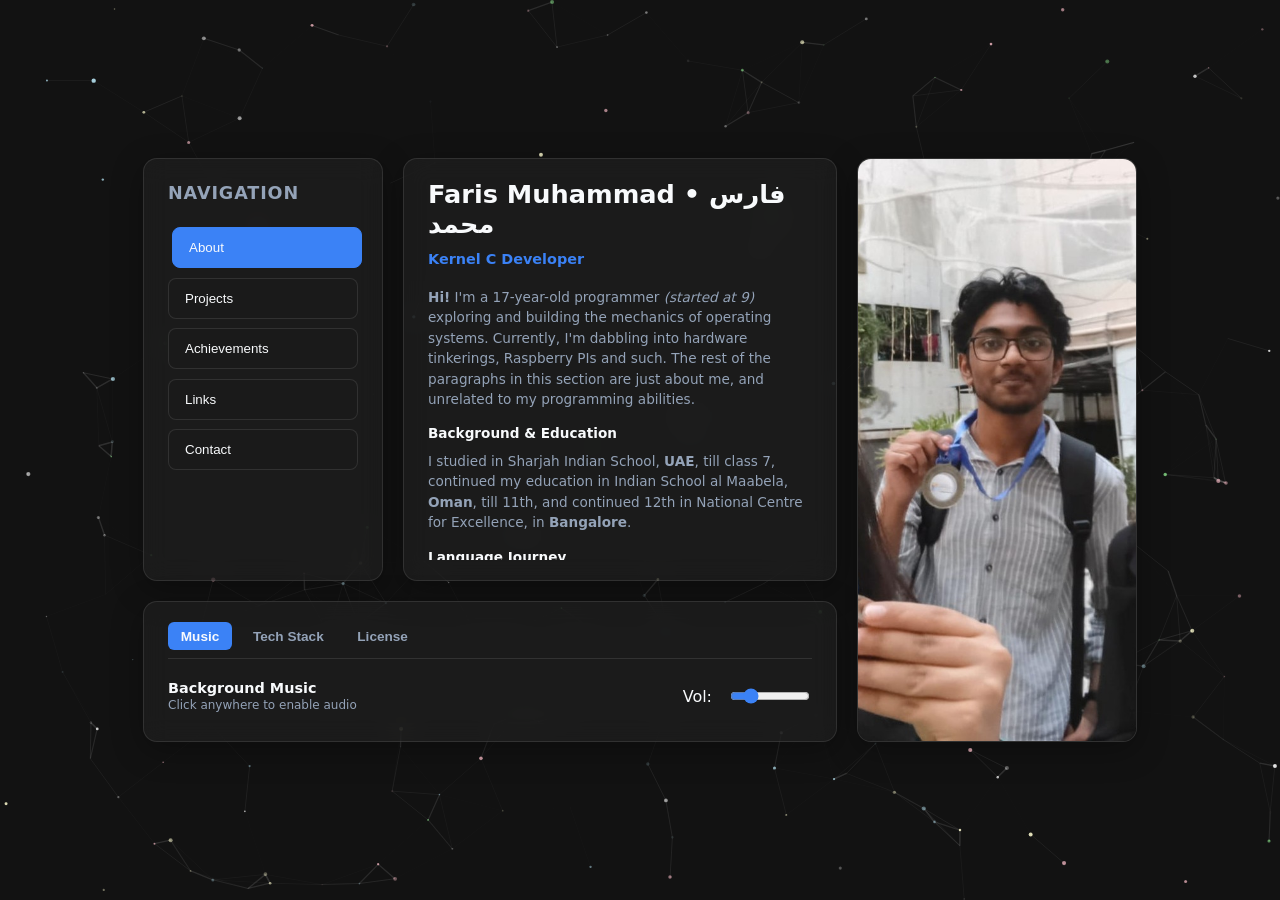
==== index.html @ 399125ce "Added new project: LogicGates" ====
<!DOCTYPE html>
<html lang="en">
<head>
    <meta charset="UTF-8">
    <meta name="viewport" content="width=device-width, initial-scale=1.0">
    <title>Faris Muhammad | Portfolio</title>

    <meta property="title" content="Faris Muhammad | Kernel C Developer">
    <meta property="description" content="Portfolio page of Faris Muhammad.">
    <meta name="author" content="Faris Muhammad">
    <meta property="image" content="assets/images/icon.png">
    <meta name="keywords" content="Faris, Farix, Kernel, Systems Programming, Assembly, Web Portfolio">
    <meta name="theme-color" content="#121212">
    <link rel="icon" type="image/png" href="assets/images/icon.png">

    <link rel="stylesheet" href="styles/main.css">
    <link rel="stylesheet" href="styles/bottom.css">
    <link rel="stylesheet" href="styles/center.css">
    <link rel="stylesheet" href="styles/navigation.css">
    <link rel="stylesheet" href="styles/right.css">
    <link rel="stylesheet" href="styles/mouse.css">
</head>
<body>
    <canvas id="starfield"></canvas>

    <div id="center">
        <div id="selector" class="island">
            <h3>Navigation</h3>
            <div class="button-group">
                <button class="nav-btn active" data-target="about" onclick="window.setSlideKey(0)">About</button>
                <button class="nav-btn" data-target="projects">Projects</button>
                <button class="nav-btn" data-target="achievements">Achievements</button>
                <button class="nav-btn" data-target="links">Links</button>
                <button class="nav-btn" data-target="contact">Contact</button>
            </div>
        </div>

        <div id="text-widget" class="island">
            <div id="about" class="nav-pane active">
                <h2>Faris Muhammad • فارس محمد</h2>
                <p class="subtitle">Kernel C Developer</p>
                <p class="bio"><b>Hi!</b> I'm a <span id="age"><i><b>(my age was supposed to be here, browser issues probably)</b></i></span>-year-old programmer <i>(started at 9)</i> exploring and building the mechanics of operating systems. Currently, I'm dabbling into hardware tinkerings, Raspberry PIs and such. The rest of the paragraphs in this section are just about me, and unrelated to my programming abilities.</p>

                <p class="about-title">Background & Education</p>
                <p class="bio">I studied in Sharjah Indian School, <b>UAE</b>, till class 7, continued my education in Indian School al Maabela, <b>Oman</b>, till 11th, and continued 12th in National Centre for Excellence, in <b>Bangalore</b>.</p>

                <p class="about-title">Language Journey</p>
                <p class="bio">Python was my first language, which I picked up when I was 9, after which, I continued into Java, but found it boring. Currently, I am into C, developing my own Operating System and other personal projects.</p>
                <p class="bio">One of the best things about Bangalore, in comparison to Oman, is, as far as I can see, there are a lot more competitions here, letting me express my abilities in programming more. Such activities help one delve further into programming, rewards one for it, and helps build actual team experience.</p>
            </div>

            <div id="projects" class="nav-pane">
                <h2>Projects</h2>
                <div class="project-list">
                    <div class="project-item">
                        <img src="assets/images/farix-banner.png" alt="Farix OS Banner" class="project-banner">
                        <a href="https://github.com/farismuhammad17/Farix" target="_blank" class="project-title" style="display: block; margin-top: 0.5rem;">Farix OS</a>
                        <span class="project-desc">My 64-bit Operating System/Kernel built in C & Assembly with a custom Python "FXTools" build system.</span>

                        <div class="project-meta">
                            <div class="project-tags">
                                <span class="proj-tag">C</span>
                                <span class="proj-tag">Assembly</span>
                                <span class="proj-tag">Python</span>
                            </div>
                            <span class="project-license">GNU AGPL v3</span>
                        </div>
                    </div>

                    <div class="project-item">
                        <img src="assets/images/logicgates-banner.png" alt="LogicGates Banner" class="project-banner">
                        <div class="project-header-row">
                            <a href="https://github.com/farismuhammad17/LogicGates" target="_blank" class="project-title">LogicGates</a>
                            <a href="https://farismuhammad17.github.io/LogicGates" target="_blank" class="proj-link-badge live">live ↗</a>
                        </div>
                        <span class="project-desc">A small, vanilla, browser Logic Gate simulator, fit with I/O nodes, buses, and styled for learners.</span>

                        <div class="project-meta">
                            <div class="project-tags">
                                <span class="proj-tag">HTML</span>
                                <span class="proj-tag">CSS</span>
                                <span class="proj-tag">JavaScript</span>
                            </div>
                            <span class="project-license">Apache 2.0</span>
                        </div>
                    </div>
                </div>
            </div>

            <div id="achievements" class="nav-pane">
                <h2>Achievements</h2>
                <p class="subtitle">Click any point to learn more</p>
                <div class="achievement-list">
                    <div class="achievement-item" data-target-pane="ach-codewars" onclick="window.setSlideKey(1)">
                        HPE CodeWars (25th July, 2026): 8th position
                    </div>
                    <div class="achievement-item" data-target-pane="ach-hacknexus" onclick="window.setSlideKey(2)">
                        Hacknexus (8th August, 2026): 1st position
                    </div>
                    <div class="achievement-item" data-target-pane="ach-rhetorica" onclick="window.setSlideKey(0)">
                        Rhetorica (14th August, 2026): 2nd position
                    </div>
                </div>
            </div>
            <div id="ach-codewars" class="nav-pane">
                <button class="back-btn" data-target-pane="achievements">← Back to Achievements</button>
                <h2>HPE CodeWars 2026</h2>
                <div class="pane-scroll-content">
                    <p class="subtitle">Hewlett-Packard Enterprise • 8th Position • 25th July, 2026</p>
                    <p>Organised in Bangalore in 2026, it was a big competition, where many race to solve <b>30 or-so questions within the limited time</b> given using <b>Python, Java, C, or C++</b>. The questions progress in difficulty, and harder questions earn more points.</p>
                    <p>I had joined my new school in Bangalore less than a month ago, and of perhaps <b>130-140 teams</b>, my team, of three high-schoolers, placed <b>8th</b>. It was the first competition I attended, and I was happy with the outcome. I had no preparation, and I accept it.</p>
                </div>
            </div>
            <div id="ach-hacknexus" class="nav-pane">
                <button class="back-btn" data-target-pane="achievements">← Back to Achievements</button>
                <h2>Hacknexus</h2>
                <div class="pane-scroll-content">
                    <p class="subtitle">National Public School ITPL • 1st Position • 8th August, 2026</p>
                    <p>A Hackathon under the name "Hacknexus". You are provided a set of <b>10 questions</b> to solve within <b>90 minutes</b>. I solved them in 40.</p>
                    <p>Placing <b>1st</b>, I got the school a trophy, myself a certificate and a cheque for 5000 INR. The money was not of my concern and went to my father, for my concern was merely that I had won. I had, once again, no preparation (no clue how to).</p>
                    <p>Additionally, NPS's Principal was happy to have me and told me "continue on my path" and "do what I do and keep growing" or something along those lines.</p>
                </div>
            </div>
            <div id="ach-rhetorica" class="nav-pane">
                <button class="back-btn" data-target-pane="achievements">← Back to Achievements</button>
                <h2>Rhetorica</h2>
                <div class="pane-scroll-content">
                    <p class="subtitle">National Centre for Excellence • 2nd Position • 14th August, 2026</p>
                    <p>Rhetorica is a collection of events, one of which was a Hackathon. This greatly differed from the earlier competitions I had attended, since those were pure coding challenges. This, on the other hand, constituted multiple rounds to test participants':</p>

                    <ul>
                      <li><b>Programming Skills <i>(30, 20, 5 minutes each question)</i>:</b> Three programming questions to solve, similar to the earlier competitions.</li>
                      <li><b>Creative problem solving <i>(45 minutes)</i>:</b> Designed ultrasonic animal-deterrent sensor network for railway tracks.</li>
                      <li><b>Robotics <i>(40 minutes)</i>:</b> Participants were allowed to observe a given "road" to build a simple contraption with simple material to be a sort of "car" capable of traversing through it. We were unfortunately inadequately provided materials, hence given an additional 10 minutes with the aforementioned missing materials we were initially unaware of (figured from others' creations). The final creation worked well, far better than we expected.</li>
                      <li><b>Presentation skills <i>(45 minutes)</i>:</b> "Helmet that serves to help Cyclists' safety." Participants had to create a presentation of 5 slides (max) and speak on the solution that they come up with. We thought of infrared cameras to see in the dark; engines and warm blood are hot enough to be seen, even when dark, using which, we can improve night cycling safety.</li>
                    </ul>

                    <p>I arrived at the school at 8 am, and left at 7 pm, and stayed for so long, as our team of three had won <b>2nd</b> place.</p>
                </div>
            </div>

            <div id="links" class="nav-pane">
                <h2>Links</h2>
                <div class="link-list">
                    <div class="link-item">
                        <a href="https://github.com/farismuhammad17" target="_blank">GitHub</a>
                        <span class="link-desc">Where I stash my source codes</span>
                    </div>
                    <div class="link-item">
                        <a href="https://leetcode.com/u/FarisMuhammad/" target="_blank">LeetCode</a>
                        <span class="link-desc">I sometimes do it when I'm bored.</span>
                    </div>
                </div>
            </div>

            <div id="contact" class="nav-pane">
                <h2>Contact</h2>
                <p class="subtitle">I'm introverted</p>
                <div class="contact-list">
                    <div class="contact-item">Email: <a href="mailto:farismuhd172009@gmail.com">farismuhd172009@gmail.com</a></div>
                </div>
            </div>
        </div>

        <div id="bottom-wide" class="island">
            <div class="bottom-tabs">
                <button class="tab-btn active" data-target="tab-music">Music</button>
                <button class="tab-btn" data-target="tab-tech">Tech Stack</button>
                <button class="tab-btn" data-target="tab-license">License</button>
            </div>

            <div class="tab-content-container">
                <div id="tab-music" class="tab-pane active">
                    <div class="music-player">
                        <div class="track-info">
                            <span class="track-title">Background Music</span>
                            <span class="track-status" id="play-status">Auto-playing</span>
                        </div>
                        <div class="visualizer-container">
                            <canvas id="visualizer" width="260" height="40"></canvas>
                        </div>
                        <div class="player-controls">
                            <label for="volume-slider" class="volume-label">Vol:</label>
                            <input type="range" id="volume-slider" min="0" max="1" step="0.05" value="0.2">
                        </div>
                        <audio id="bg-audio" loop>
                            <source src="assets/audios/bgm.mp3" type="audio/mpeg">
                            Your browser does not support the audio element.
                        </audio>
                    </div>
                </div>

                <div id="tab-tech" class="tab-pane">
                    <div class="tech-stack-grid">
                        <div class="tech-badge">C</div>
                        <div class="tech-badge">C++</div>
                        <div class="tech-badge">Assembly</div>
                        <div class="tech-badge">Python</div>
                        <div class="tech-badge">HTML</div>
                        <div class="tech-badge">CSS</div>
                        <div class="tech-badge">JavaScript</div>
                        <div class="tech-badge">Git</div>
                        <div class="tech-badge">GCC</div>
                    </div>
                </div>

                <div id="tab-license" class="tab-pane">
                    <div class="license-content">
                        <p>Copyright (c) 2026 Faris Muhammad. External media is utilized under Creative Commons licensing principles. Images do not feature any person other than myself. Additional information in source <a href="https://github.com/farismuhammad17/farismuhammad17.github.io/" target="_blank">repository</a>.</p>
                    </div>
                </div>
            </div>
        </div>

        <div id="right-tall" class="island">
            <img alt="Images Slideshow">
            <div class="slide-overlay-card">
                <h4 id="slide-title"></h4>
                <p id="slide-desc"></p>
            </div>
        </div>
    </div>

    <div id="custom-menu" class="context-menu" hidden>
        <ul>
            <li id="menu-theme">Theme: Dark</li>

            <li class="menu-group" style="padding: 8px 16px; cursor: default;">
                <div style="font-size: 11px; font-weight: bold; margin-bottom: 6px; opacity: 0.7;">STAR CONTROLS</div>

                <label style="display: flex; justify-content: space-between; align-items: center; font-size: 13px; margin-bottom: 8px;">
                    Blast Radius:
                    <input type="number" id="input-blast-radius" value="350" style="width: 60px; background: var(--bg-body); color: var(--text-main); border: 1px solid var(--border-color); border-radius: 4px; padding: 2px 4px;">
                </label>

                <label style="display: flex; justify-content: space-between; align-items: center; font-size: 13px; margin-bottom: 8px;">
                    Blast Power:
                    <input type="number" step="0.5" id="input-blast-strength" value="10.0" style="width: 60px; background: var(--bg-body); color: var(--text-main); border: 1px solid var(--border-color); border-radius: 4px; padding: 2px 4px;">
                </label>

                <label style="display: flex; justify-content: space-between; align-items: center; font-size: 13px; margin-bottom: 10px;">
                    Pull Radius:
                    <input type="number" id="input-pull-radius" value="220" style="width: 60px; background: var(--bg-body); color: var(--text-main); border: 1px solid var(--border-color); border-radius: 4px; padding: 2px 4px;">
                </label>

                <div id="btn-cull-stars" style="text-align: center; padding: 6px; background: var(--bg-subtle, rgba(0, 0, 0, 0.04)); border: 1px solid var(--border-color); border-radius: 4px; cursor: pointer; font-size: 13px; transition: background 0.2s;">
                    Cull 50 Stars
                </div>
            </li>
        </ul>
    </div>

    <script src="scripts/background.js"></script>
    <script src="scripts/navigation.js"></script>
    <script src="scripts/center.js"></script>
    <script src="scripts/bottom.js"></script>
    <script defer src="scripts/slideshow.js"></script>
    <script defer src="scripts/mouse.js"></script>
    <script defer src="scripts/theme.js"></script>
</body>
</html>
---- styles/main.css ----
:root {
    --bg-body: #121212;
    --bg-island: rgba(36, 36, 36, 0.5);
    --bg-island-hover: rgba(45, 45, 45, 0.6);
    --border-color: rgba(255, 255, 255, 0.1);
    --border-hover: rgba(255, 255, 255, 0.18);
    --shadow-color: rgba(0, 0, 0, 0.3);
    --accent: #3b82f6;
    --text-main: #f8fafc;
    --text-muted: #94a3b8;

    --bg-subtle: rgba(255, 255, 255, 0.02);
    --border-dashed: rgba(255, 255, 255, 0.08);
    --bg-tag: rgba(59, 130, 246, 0.12);
    --border-tag: rgba(59, 130, 246, 0.2);

    --bg-button: #1a1a1a;

    --bg-hover-subtle: rgba(255, 255, 255, 0.05);
    --bg-badge: #1a1a1a;

    --bg-overlay: rgba(0, 0, 0, 0.85);
    --border-overlay: rgba(255, 255, 255, 0.1);
}

body {
    margin: 0;
    min-height: 100vh;
    display: flex;
    justify-content: center;
    align-items: center;
    background-color: var(--bg-body);
    color: var(--text-main);
    font-family: system-ui, -apple-system, sans-serif;

    user-select: none;
    -webkit-user-select: none;
    -moz-user-select: none;
    -ms-user-select: none;
}

#starfield {
    position: fixed;
    top: 0;
    left: 0;
    width: 100vw;
    height: 100vh;
    z-index: -1;
    pointer-events: none;
}

a {
    font-size: 0.9rem;
    font-weight: 600;
    color: var(--accent);
    text-decoration: none;
    transition: color 0.2s ease;
}

a:hover {
    color: var(--text-main);
    text-decoration: underline;
}

img {
    user-drag: none;
    -webkit-user-drag: none;
    user-select: none;
    -moz-user-select: none;
    -webkit-user-select: none;
    -ms-user-select: none;
}

*, *:focus, *:active {
    outline: none !important;
}

#center {
    width: 1050px;
    height: 640px;
    max-width: 95%;
    max-height: 90vh;
    padding: 1.75rem;
    background-color: transparent;
    border-color: transparent;
    display: grid;
    grid-template-columns: 240px 1fr 280px;
    grid-template-rows: minmax(0, 1fr) minmax(0, 1fr) auto;
    gap: 1.25rem;
    box-sizing: border-box;

    user-select: text;
    -webkit-user-select: text;
    -moz-user-select: text;
    -ms-user-select: text;
}

.island {
    background: var(--bg-island);
    backdrop-filter: blur(12px);
    -webkit-backdrop-filter: blur(12px);
    border: 1px solid var(--border-color);
    border-radius: 14px;
    padding: 1.5rem;
    box-shadow: 0 8px 32px var(--shadow-color);
    transition: transform 0.2s ease, background 0.2s ease, border-color 0.2s ease;
}

.island:hover {
    background: var(--bg-island-hover);
    border-color: var(--border-hover);
}
---- styles/bottom.css ----
#bottom-wide {
    grid-column: 1 / span 2;
    grid-row: 3;
    display: flex;
    flex-direction: column;
    gap: 0.75rem;
    padding: 1.25rem 1.5rem;
}

.bottom-tabs {
    display: flex;
    gap: 0.5rem;
    border-bottom: 1px solid var(--border-color);
    padding-bottom: 0.5rem;
}

.tab-btn {
    background: transparent;
    border: none;
    color: var(--text-muted);
    font-size: 0.85rem;
    font-weight: 600;
    padding: 0.4rem 0.8rem;
    border-radius: 6px;
    cursor: pointer;
    transition: all 0.2s ease;
}

.tab-btn:hover {
    color: var(--text-main);
    background-color: var(--bg-hover-subtle);
}

.tab-btn.active {
    color: var(--text-main);
    background-color: var(--accent);
}

.tab-content-container {
    position: relative;
    min-height: 50px;
    display: flex;
    align-items: center;
}

.tab-pane {
    display: none;
    width: 100%;
}

.tab-pane.active {
    display: block;
}

.tab-placeholder {
    margin: 0;
    color: var(--text-muted);
    font-size: 0.9rem;
}

/* --- Tech Stack --- */

.tech-stack-grid {
    display: flex;
    flex-wrap: wrap;
    gap: 0.5rem;
    width: 100%;
}

.tech-badge {
    background-color: var(--bg-badge);
    border: 1px solid var(--border-color);
    color: var(--text-main);
    font-size: 0.8rem;
    font-weight: 600;
    padding: 0.35rem 0.75rem;
    border-radius: 6px;
    transition: border-color 0.2s ease, background-color 0.2s ease;
}

.tech-badge:hover {
    border-color: var(--accent);
    background-color: rgba(59, 130, 246, 0.1);
}

/* --- Music --- */

.music-player {
    display: flex;
    justify-content: space-between;
    align-items: center;
    width: 100%;
}

.track-info {
    display: flex;
    flex-direction: column;
    gap: 0.15rem;
}

.track-title {
    font-size: 0.9rem;
    font-weight: 600;
    color: var(--text-main);
}

.track-status {
    font-size: 0.75rem;
    color: var(--text-muted);
}

.player-controls {
    display: flex;
    align-items: center;
    gap: 1rem;
}

#volume-slider {
    accent-color: var(--accent);
    cursor: pointer;
    width: 80px;
}

.visualizer-container {
    display: flex;
    justify-content: center;
    flex-grow: 1;
    margin: 0 5px;
}

#visualizer {
    width: 100%;
    max-width: 280px;
    height: 40px;
    background: transparent;
    border: none;
    display: block;
}

/* --- License --- */

.license-content {
    font-size: 0.8rem;
    color: var(--text-muted);
    display: flex;
    flex-direction: column;
    gap: 0.4rem;
    padding: 0.2rem 0;
}

.license-content p {
    margin: 0;
    line-height: 1.4;
}

.license-content b {
    color: var(--text-main);
}
---- styles/center.css ----
#text-widget {
    grid-column: 2;
    grid-row: 1 / span 2;
    height: 100%;
    min-height: 0;
    box-sizing: border-box;
    display: flex;
    flex-direction: column;
    justify-content: flex-start;
    overflow: hidden;
    padding: 1.25rem 1.5rem;
}

.nav-pane {
    display: none;
    flex-direction: column;
    justify-content: flex-start;
    min-height: 0;
    flex: 1;
    overflow: hidden;
}

.nav-pane.active {
    display: flex;
}

.project-list,
.achievement-list,
.link-list,
.contact-list {
    display: flex;
    flex-direction: column;
    gap: 0.5rem;
    margin-top: 0.25rem;
    flex: 1;
    min-height: 0;
    overflow-y: auto;
    padding-right: 4px;
    /* Firefox Scrollbar Support */
    scrollbar-width: thin;
    scrollbar-color: var(--border-color) transparent;
}

.pane-scroll-content {
    display: flex;
    flex-direction: column;
    gap: 0.75rem;
    flex: 1;
    min-height: 0;
    overflow-y: auto;
    padding-right: 4px;
    margin-top: 0.3rem;
    /* Firefox Scrollbar Support */
    scrollbar-width: thin;
    scrollbar-color: var(--border-color) transparent;
}

.pane-scroll-content > * + * {
    margin-top: 0.75rem;
}

/* --- WebKit Scrollbars (Chrome, Edge, Safari) --- */
.project-list::-webkit-scrollbar,
.achievement-list::-webkit-scrollbar,
.link-list::-webkit-scrollbar,
.contact-list::-webkit-scrollbar,
.pane-scroll-content::-webkit-scrollbar {
    width: 4px;
}

.project-list::-webkit-scrollbar-thumb,
.achievement-list::-webkit-scrollbar-thumb,
.link-list::-webkit-scrollbar-thumb,
.contact-list::-webkit-scrollbar-thumb,
.pane-scroll-content::-webkit-scrollbar-thumb {
    background-color: var(--border-color);
    border-radius: 4px;
}

.project-item,
.link-item {
    display: flex;
    flex-direction: column;
    gap: 0.2rem;
    background-color: var(--bg-subtle);
    border: 1px solid var(--border-color);
    border-radius: 8px;
    padding: 0.65rem;
    transition: border-color 0.2s ease, background-color 0.2s ease;
}

.project-banner {
    width: 100%;
    object-fit: cover;
    margin-bottom: 0.35rem;
    border: 1px solid var(--border-color);
    border-radius: 10px;
}

.project-desc,
.link-desc {
    font-size: 0.8rem;
    color: var(--text-muted);
    margin: 0;
    line-height: 1.4;
}

.achievement-item,
.contact-item {
    font-size: 0.85rem;
    color: var(--text-muted);
    line-height: 1.4;
    position: relative;
    padding-left: 1rem;
}

.achievement-item::before,
.contact-item::before {
    content: "•";
    color: var(--accent);
    position: absolute;
    left: 0;
    font-weight: bold;
}

/* --- About --- */

#about {
    overflow-y: auto;
    padding-right: 4px;
    display: none;
    flex-direction: column;
    justify-content: flex-start;
    min-height: 0;
    flex: 1;
    gap: 0.5rem;
    /* Firefox Scrollbar Support */
    scrollbar-width: thin;
    scrollbar-color: var(--border-color) transparent;
}

#about.active {
    display: flex;
}

#about::-webkit-scrollbar {
    width: 4px;
}

#about::-webkit-scrollbar-thumb {
    background-color: var(--border-color);
    border-radius: 4px;
}

#about p.bio {
    margin: 0;
    font-size: 0.85rem;
    color: var(--text-muted);
    line-height: 1.5;
}

#about .about-title {
    font-size: 0.85rem;
    font-weight: 700;
    color: var(--text-main);
    margin: 0.5rem 0 0.1rem 0;
}

#about .about-title:first-of-type {
    margin-top: 0;
}

/* --- Projects --- */

.project-meta {
    display: flex;
    justify-content: space-between;
    align-items: center;
    margin-top: 0.45rem;
    padding-top: 0.4rem;
    border-top: 1px dashed var(--border-dashed);
}

.project-tags {
    display: flex;
    gap: 0.3rem;
}

.proj-tag {
    background: var(--bg-tag);
    color: var(--accent);
    padding: 0.1rem 0.35rem;
    border-radius: 4px;
    font-weight: 500;
    font-size: 0.7rem;
    border: 1px solid var(--border-tag);
}

.project-license {
    color: var(--text-muted);
    font-family: monospace;
    font-size: 0.7rem;
    background: var(--bg-subtle);
    padding: 0.1rem 0.35rem;
    border-radius: 4px;
    border: 1px solid var(--border-color);
}

.project-header-row {
    display: flex;
    justify-content: space-between;
    align-items: center;
    margin-top: 0.5rem;
}

.project-title {
    font-weight: 600;
    font-size: 1rem;
    color: var(--text-main, #fff);
    text-decoration: none;
}

.project-title:hover {
    text-decoration: underline;
}

/* Pushed to the far right */
.proj-link-badge.live {
    color: var(--accent);
    font-family: monospace;
    font-size: 0.65rem;
    background: rgba(var(--accent-rgb), 0.08);
    padding: 0.05rem 0.35rem;
    border-radius: 4px;
    border: 1px solid var(--border-color);
    text-decoration: none;
    transition: all 0.2s ease;
}

.proj-link-badge.live:hover {
    border-color: var(--accent);
}

/* --- Achievements --- */

.achievement-item[data-target-pane] {
    cursor: pointer;
    transition: color 0.2s ease;
}

.achievement-item[data-target-pane]:hover {
    color: var(--accent);
}

.back-btn {
    background: transparent;
    border: none;
    color: var(--accent);
    font-size: 0.85rem;
    font-weight: 600;
    cursor: pointer;
    padding: 0;
    margin-bottom: 0.25rem;
    display: inline-flex;
    align-items: center;
    gap: 0.25rem;
    transition: color 0.2s ease;
    flex-shrink: 0;
}

.back-btn:hover {
    color: var(--text-main);
    text-decoration: underline;
}

.pane-scroll-content p {
    margin: 0;
    font-size: 0.85rem;
    color: var(--text-muted);
    line-height: 1.5;
}

.pane-scroll-content ul {
    margin: 0;
    padding-left: 1.2rem;
    display: flex;
    flex-direction: column;
    gap: 0.6rem;
}

.pane-scroll-content li {
    font-size: 0.85rem;
    color: var(--text-muted);
    line-height: 1.4;
}

.pane-scroll-content li::marker {
    color: var(--accent);
}

.pane-scroll-content li b,
.pane-scroll-content li strong {
    color: var(--text-main);
}
---- styles/navigation.css ----
#selector {
    grid-column: 1;
    grid-row: 1 / span 2;
    display: flex;
    flex-direction: column;
    gap: 1rem;
    overflow: hidden;
    box-sizing: border-box;
}

#selector h3 {
    margin: 0 0 0.5rem 0;
    font-size: 1.1rem;
    letter-spacing: 0.05em;
    color: var(--text-muted);
    text-transform: uppercase;
    flex-shrink: 0;
}

.button-group {
    display: flex;
    flex-direction: column;
    gap: 0.6rem;
    flex: 1;
    min-height: 0;
    overflow-y: auto;
    padding-right: 4px;
    margin-right: -4px;

    scrollbar-width: thin;
    scrollbar-color: var(--border-color) transparent;
}

.button-group::-webkit-scrollbar {
    width: 4px;
}

.button-group::-webkit-scrollbar-thumb {
    background-color: var(--border-color);
    border-radius: 4px;
}

#selector button {
    background-color: var(--bg-button);
    color: var(--text-main);
    border: 1px solid var(--border-color);
    padding: 0.75rem 1rem;
    border-radius: 8px;
    cursor: pointer;
    text-align: left;
    font-weight: 500;
    transition: all 0.2s ease;
    flex-shrink: 0;
}

#selector button:hover,
#selector button.active {
    background-color: var(--accent);
    border-color: var(--accent);
    color: var(--text-main);
    transform: translateX(4px);
}

.nav-pane {
    display: none;
    flex-direction: column;
    justify-content: flex-start;
    height: 100%;
    min-height: 0;
    flex: 1;
}

.nav-pane.active {
    display: flex;
}

.nav-pane h2 {
    margin: 0 0 0.25rem 0;
    font-size: 1.6rem;
}

.nav-pane .subtitle {
    margin: 0 0 0.75rem 0;
    color: var(--accent);
    font-weight: 600;
    font-size: 0.9rem;
}

.nav-pane .bio {
    margin: 0;
    color: var(--text-muted);
    line-height: 1.5;
    font-size: 0.9rem;
}

.nav-pane a {
    color: var(--accent);
    text-decoration: none;
    font-weight: 600;
    transition: color 0.2s ease;
}

.nav-pane a:hover {
    color: var(--text-main);
    text-decoration: underline;
}
---- styles/right.css ----
#right-tall {
    grid-column: 3;
    grid-row: 1 / span 3;
    padding: 0;
    overflow: hidden;
    display: flex;
    position: relative;
    cursor: default;
}

#right-tall img {
    width: 100%;
    height: 100%;
    object-fit: cover;
    display: block;
    transition: transform 0.35s cubic-bezier(0.25, 1, 0.5, 1), filter 0.3s ease;
    transform-origin: center center;
    user-select: none;
    -webkit-user-drag: none;
}

#right-tall:hover img {
    filter: brightness(0.7);
}

.slide-overlay-card {
    position: absolute;
    bottom: 0;
    left: 0;
    width: 100%;
    height: 35%;
    background: var(--bg-overlay);
    backdrop-filter: blur(4px);
    border-top: 1px solid var(--border-overlay);
    padding: 14px 16px;
    box-sizing: border-box;

    transform: translateY(100%);
    opacity: 0;
    transition: transform 0.35s cubic-bezier(0.16, 1, 0.3, 1), opacity 0.3s ease;
}

#right-tall:hover .slide-overlay-card {
    transform: translateY(0);
    opacity: 1;
}

#right-tall.is-zoomed img {
    transform: scale(2.6);
    filter: brightness(1) !important;
}

#right-tall.is-zoomed .slide-overlay-card {
    opacity: 0 !important;
    transform: translateY(100%) !important;
    pointer-events: none !important;
    transition: transform 0.2s ease-in, opacity 0.15s ease-in !important;
}

.slide-overlay-card h4 {
    margin: 0 0 4px 0;
    font-size: 15px;
    color: #ffffff;
    font-weight: 600;
}

.slide-overlay-card p {
    margin: 0;
    font-size: 12px;
    color: #b0b0b0;
    line-height: 1.4;
}
---- styles/mouse.css ----
.context-menu {
    position: absolute;
    z-index: 9999;
    width: 200px;
    background: #1e1e2e;
    border: 1px solid #45475a;
    border-radius: 6px;
    box-shadow: 0 4px 12px rgba(0, 0, 0, 0.4);
    padding: 6px 0;
    font-family: monospace;
    color: #cdd6f4;
}

.context-menu.visible {
    display: block;
}

.context-menu ul {
    list-style: none;
    margin: 0;
    padding: 0;
}

.context-menu li {
    padding: 10px 16px;
    cursor: pointer;
    font-size: 14px;
}

.context-menu li:hover {
    background: #313244;
    color: #89b4fa;
}
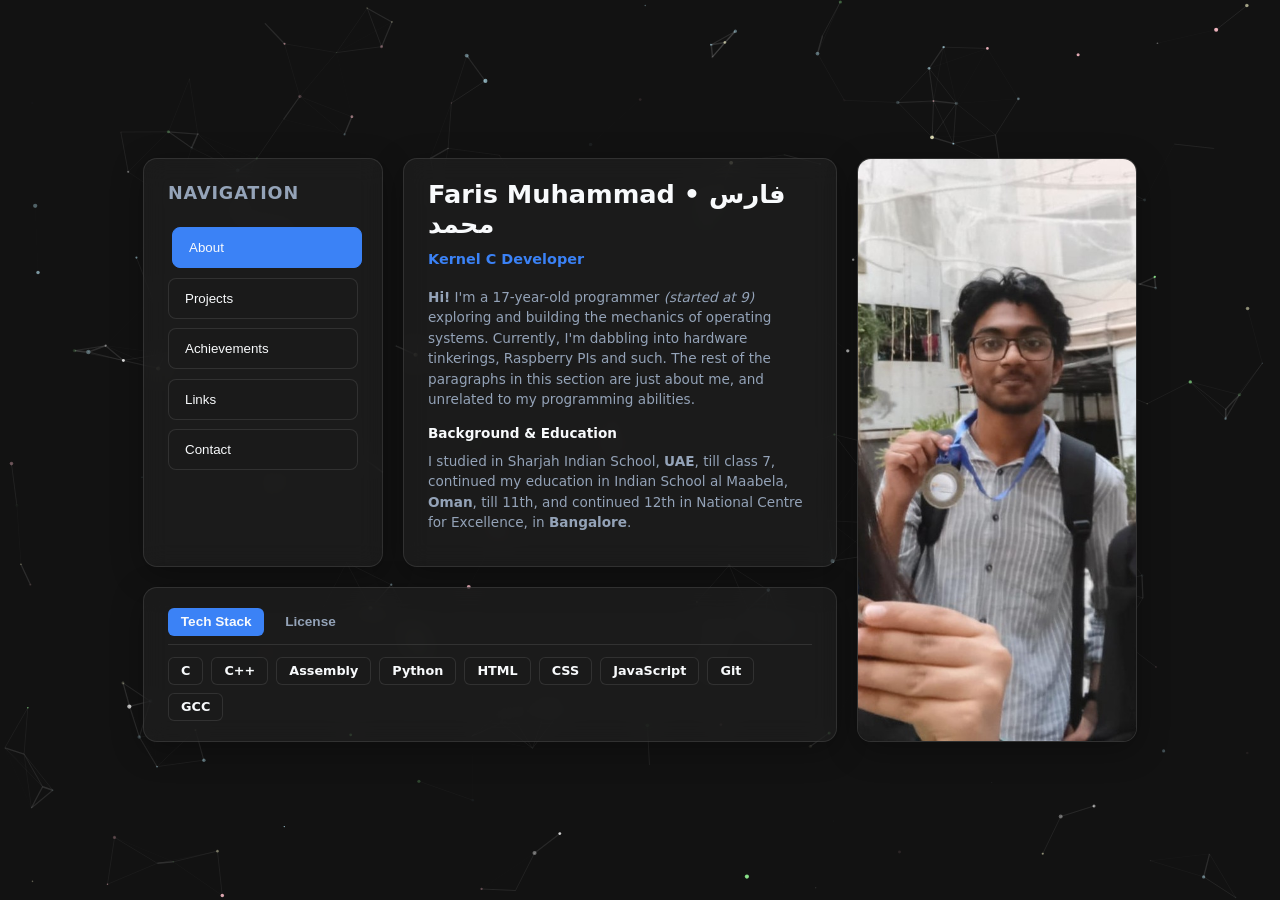
==== commit 4333a016: "Removed BGM & Added HomeHub to Projects" ====
--- a/index.html
+++ b/index.html
@@ -84,6 +84,24 @@
                             <span class="project-license">Apache 2.0</span>
                         </div>
                     </div>
+
+                    <div class="project-item">
+                        <img src="assets/images/homehub-banner.png" alt="HomeHub Banner" class="project-banner">
+                        <div class="project-header-row">
+                            <a href="https://github.com/farismuhammad17/HomeHub" target="_blank" class="project-title">HomeHub</a>
+                        </div>
+                        <span class="project-desc">A local Home Control Center built for the Raspberry Pi.</span>
+
+                        <div class="project-meta">
+                            <div class="project-tags">
+                                <span class="proj-tag">Python</span>
+                                <span class="proj-tag">HTML</span>
+                                <span class="proj-tag">CSS</span>
+                                <span class="proj-tag">JavaScript</span>
+                            </div>
+                            <span class="project-license">GNU AGPL v3</span>
+                        </div>
+                    </div>
                 </div>
             </div>
 
@@ -92,13 +110,13 @@
                 <p class="subtitle">Click any point to learn more</p>
                 <div class="achievement-list">
                     <div class="achievement-item" data-target-pane="ach-codewars" onclick="window.setSlideKey(1)">
-                        HPE CodeWars (25th July, 2026): 8th position
+                        HPE CodeWars: 8th position (25th July, 2026)
                     </div>
                     <div class="achievement-item" data-target-pane="ach-hacknexus" onclick="window.setSlideKey(2)">
-                        Hacknexus (8th August, 2026): 1st position
+                        Hacknexus: 1st position (8th August, 2026)
                     </div>
                     <div class="achievement-item" data-target-pane="ach-rhetorica" onclick="window.setSlideKey(0)">
-                        Rhetorica (14th August, 2026): 2nd position
+                        Rhetorica: 2nd position (14th August, 2026)
                     </div>
                 </div>
             </div>
@@ -164,33 +182,12 @@
 
         <div id="bottom-wide" class="island">
             <div class="bottom-tabs">
-                <button class="tab-btn active" data-target="tab-music">Music</button>
-                <button class="tab-btn" data-target="tab-tech">Tech Stack</button>
+                <button class="tab-btn active" data-target="tab-tech">Tech Stack</button>
                 <button class="tab-btn" data-target="tab-license">License</button>
             </div>
 
             <div class="tab-content-container">
-                <div id="tab-music" class="tab-pane active">
-                    <div class="music-player">
-                        <div class="track-info">
-                            <span class="track-title">Background Music</span>
-                            <span class="track-status" id="play-status">Auto-playing</span>
-                        </div>
-                        <div class="visualizer-container">
-                            <canvas id="visualizer" width="260" height="40"></canvas>
-                        </div>
-                        <div class="player-controls">
-                            <label for="volume-slider" class="volume-label">Vol:</label>
-                            <input type="range" id="volume-slider" min="0" max="1" step="0.05" value="0.2">
-                        </div>
-                        <audio id="bg-audio" loop>
-                            <source src="assets/audios/bgm.mp3" type="audio/mpeg">
-                            Your browser does not support the audio element.
-                        </audio>
-                    </div>
-                </div>
-
-                <div id="tab-tech" class="tab-pane">
+                <div id="tab-tech" class="tab-pane active">
                     <div class="tech-stack-grid">
                         <div class="tech-badge">C</div>
                         <div class="tech-badge">C++</div>
--- a/styles/bottom.css
+++ b/styles/bottom.css
@@ -83,60 +83,6 @@
     background-color: rgba(59, 130, 246, 0.1);
 }
 
-/* --- Music --- */
-
-.music-player {
-    display: flex;
-    justify-content: space-between;
-    align-items: center;
-    width: 100%;
-}
-
-.track-info {
-    display: flex;
-    flex-direction: column;
-    gap: 0.15rem;
-}
-
-.track-title {
-    font-size: 0.9rem;
-    font-weight: 600;
-    color: var(--text-main);
-}
-
-.track-status {
-    font-size: 0.75rem;
-    color: var(--text-muted);
-}
-
-.player-controls {
-    display: flex;
-    align-items: center;
-    gap: 1rem;
-}
-
-#volume-slider {
-    accent-color: var(--accent);
-    cursor: pointer;
-    width: 80px;
-}
-
-.visualizer-container {
-    display: flex;
-    justify-content: center;
-    flex-grow: 1;
-    margin: 0 5px;
-}
-
-#visualizer {
-    width: 100%;
-    max-width: 280px;
-    height: 40px;
-    background: transparent;
-    border: none;
-    display: block;
-}
-
 /* --- License --- */
 
 .license-content {
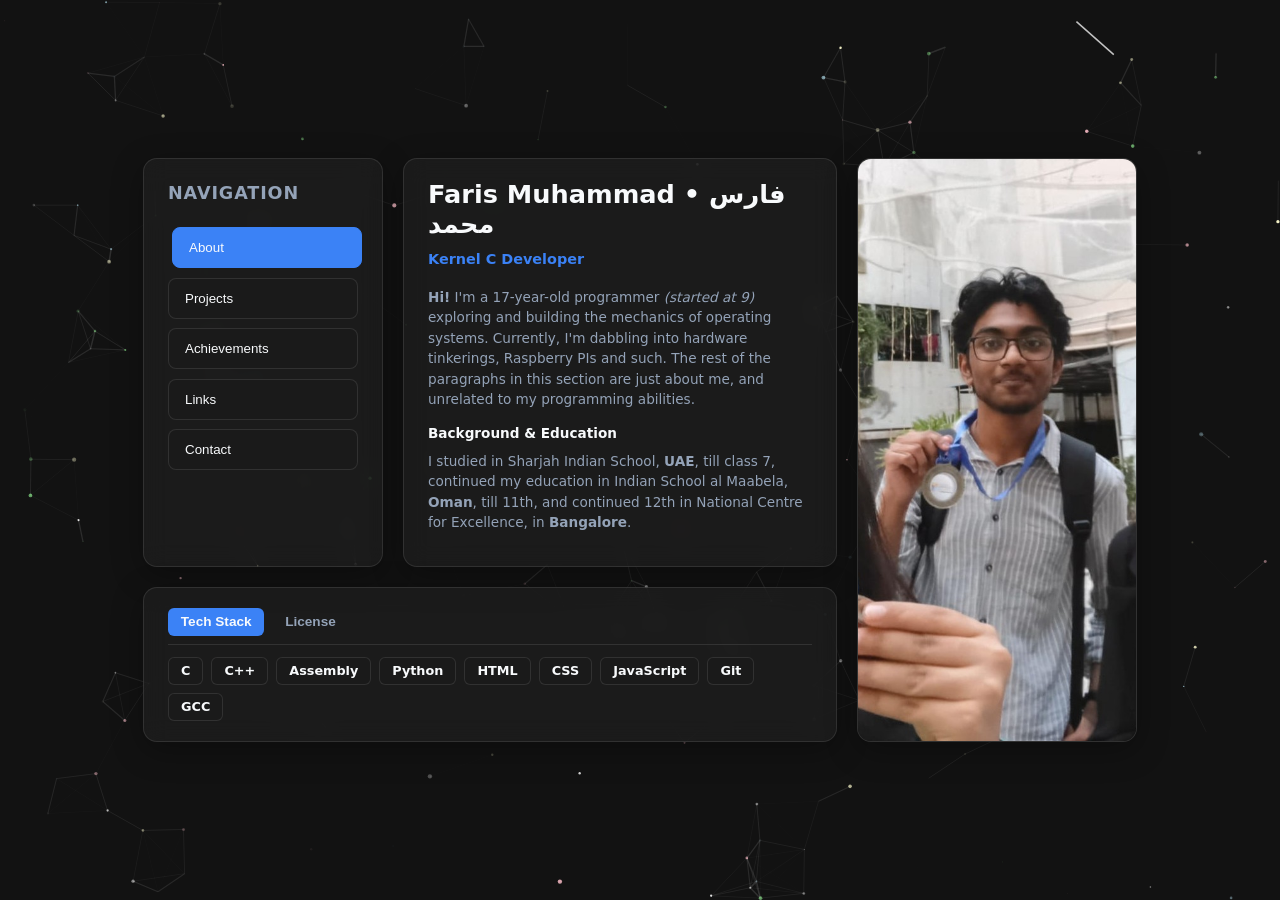
==== commit 41fccc39: "Added CodeServer project to list" ====
--- a/index.html
+++ b/index.html
@@ -64,6 +64,22 @@
                                 <span class="proj-tag">Python</span>
                             </div>
                             <span class="project-license">GNU AGPL v3</span>
+                        </div>
+                    </div>
+
+                    <div class="project-item">
+                        <img src="assets/images/codeserver-banner.png" alt="CodeServer banner" class="project-banner">
+                        <a href="https://github.com/farismuhammad17/CodeServer" target="_blank" class="project-title" style="display: block; margin-top: 0.5rem;">CodeServer</a>
+                        <span class="project-desc">CodeServer is a C++ backend that lets you instantly host a live, collaborative code editor that friends can access from their browser.</span>
+
+                        <div class="project-meta">
+                            <div class="project-tags">
+                                <span class="proj-tag">C++</span>
+                                <span class="proj-tag">HTML</span>
+                                <span class="proj-tag">CSS</span>
+                                <span class="proj-tag">JavaScript</span>
+                            </div>
+                            <span class="project-license">Apache 2.0</span>
                         </div>
                     </div>
 
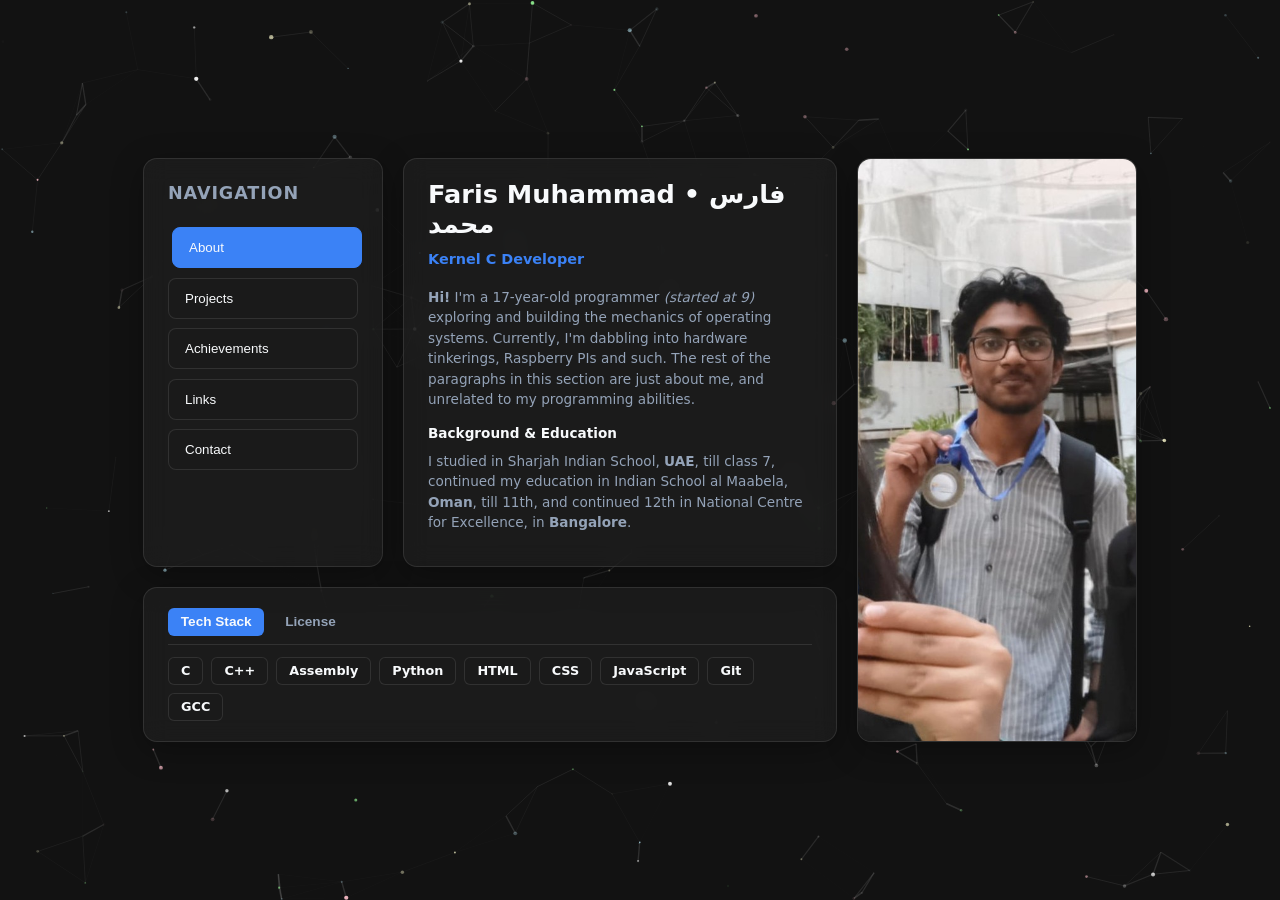
==== commit 3a096844: "Added LedgerMap to Projects" ====
--- a/index.html
+++ b/index.html
@@ -64,6 +64,24 @@
                                 <span class="proj-tag">Python</span>
                             </div>
                             <span class="project-license">GNU AGPL v3</span>
+                        </div>
+                    </div>
+
+                    <div class="project-item">
+                        <img src="assets/images/ledgermap-banner.png" alt="LedgerMap Banner" class="project-banner">
+                        <div class="project-header-row">
+                            <a href="https://github.com/farismuhammad17/LedgerMap" target="_blank" class="project-title">LedgerMap</a>
+                        </div>
+                        <span class="project-desc">A Desktop Financial Visualization Tool.</span>
+
+                        <div class="project-meta">
+                            <div class="project-tags">
+                                <span class="proj-tag">HTML</span>
+                                <span class="proj-tag">CSS</span>
+                                <span class="proj-tag">JavaScript</span>
+                                <span class="proj-tag">Electron</span>
+                            </div>
+                            <span class="project-license">MIT</span>
                         </div>
                     </div>
 
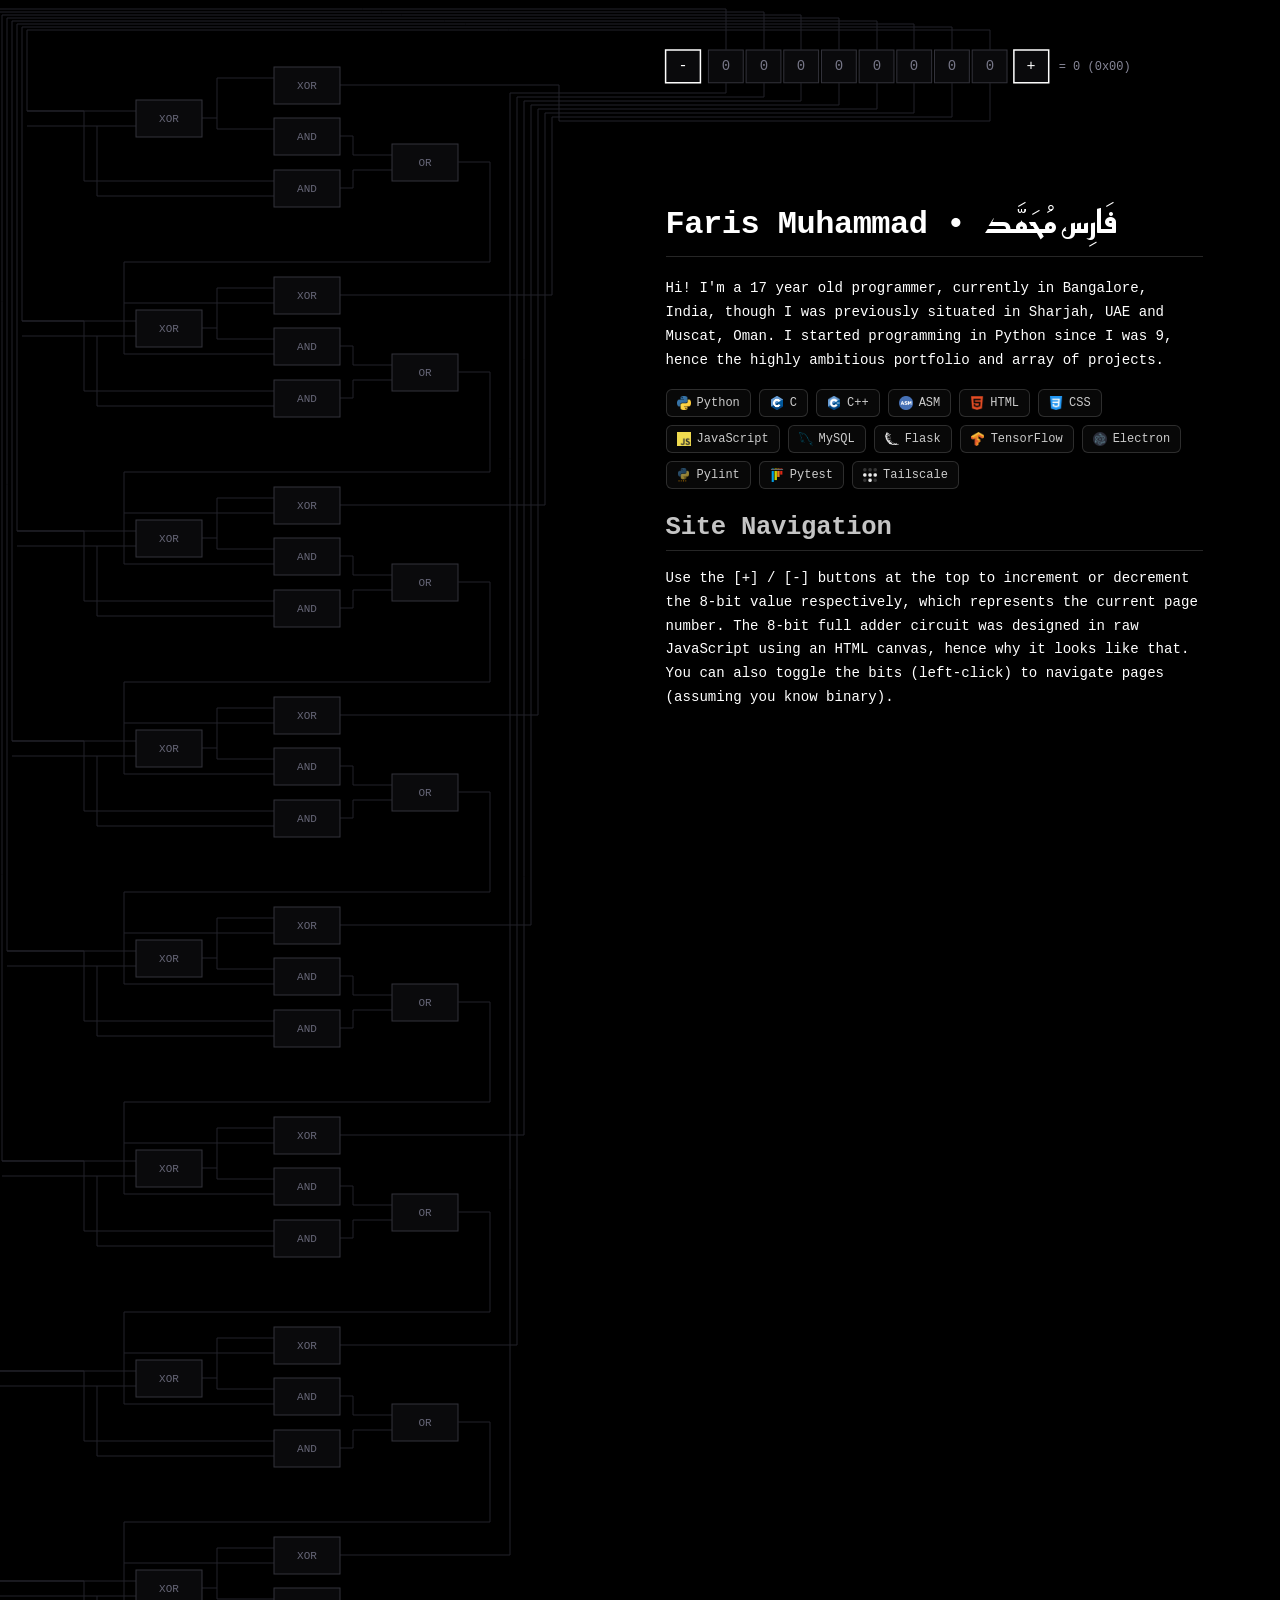
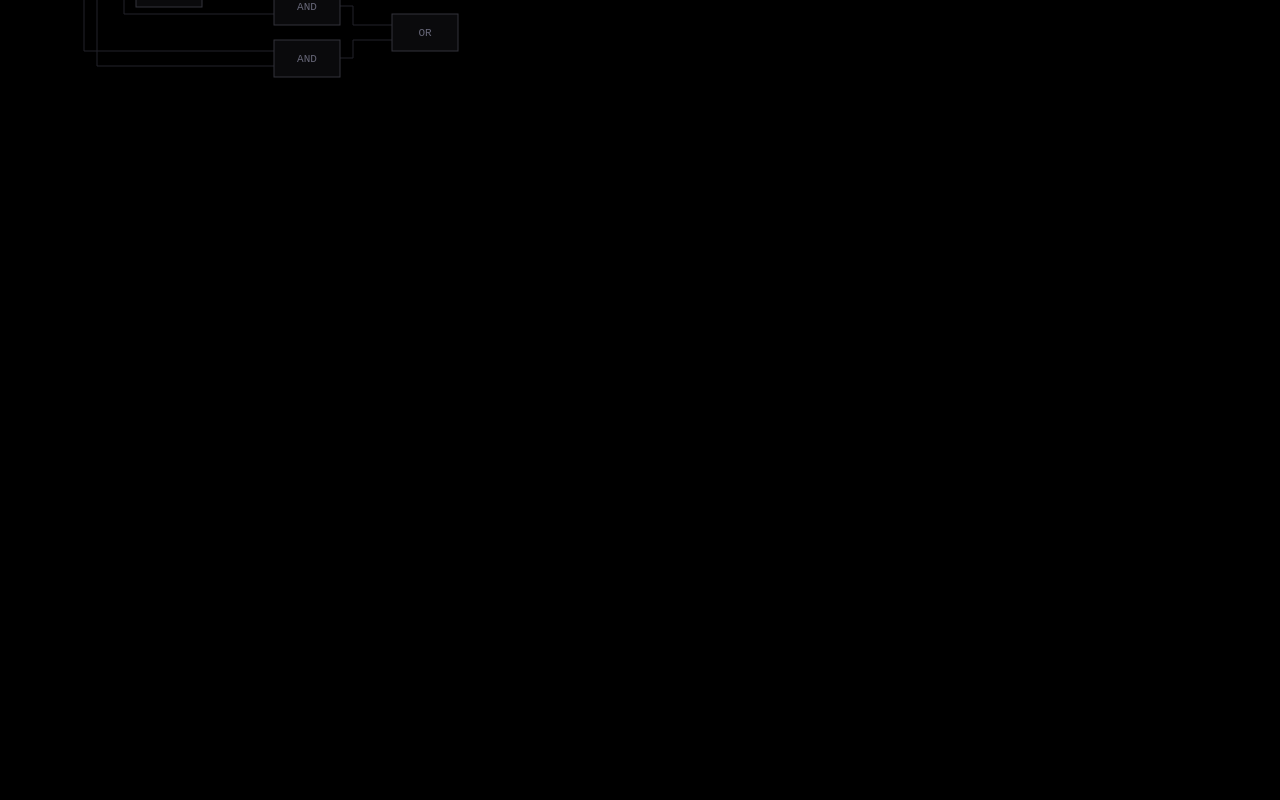
==== commit e9854256: "New: Circuit themed portfolio site" ====
--- a/index.html
+++ b/index.html
@@ -3,290 +3,304 @@
 <head>
     <meta charset="UTF-8">
     <meta name="viewport" content="width=device-width, initial-scale=1.0">
-    <title>Faris Muhammad | Portfolio</title>
-
-    <meta property="title" content="Faris Muhammad | Kernel C Developer">
-    <meta property="description" content="Portfolio page of Faris Muhammad.">
+    <title>Faris Muhammad</title>
+
     <meta name="author" content="Faris Muhammad">
-    <meta property="image" content="assets/images/icon.png">
-    <meta name="keywords" content="Faris, Farix, Kernel, Systems Programming, Assembly, Web Portfolio">
-    <meta name="theme-color" content="#121212">
-    <link rel="icon" type="image/png" href="assets/images/icon.png">
-
-    <link rel="stylesheet" href="styles/main.css">
-    <link rel="stylesheet" href="styles/bottom.css">
-    <link rel="stylesheet" href="styles/center.css">
-    <link rel="stylesheet" href="styles/navigation.css">
-    <link rel="stylesheet" href="styles/right.css">
-    <link rel="stylesheet" href="styles/mouse.css">
+    <link rel="icon" type="image/png" href="assets/icon.png">
+
+    <link rel="preconnect" href="https://fonts.googleapis.com">
+    <link rel="preconnect" href="https://fonts.gstatic.com" crossorigin>
+    <link href="https://fonts.googleapis.com/css2?family=Reem+Kufi:wght@700&display=swap" rel="stylesheet">
+
+    <link rel="stylesheet" href="styles.css">
 </head>
 <body>
-    <canvas id="starfield"></canvas>
-
-    <div id="center">
-        <div id="selector" class="island">
-            <h3>Navigation</h3>
-            <div class="button-group">
-                <button class="nav-btn active" data-target="about" onclick="window.setSlideKey(0)">About</button>
-                <button class="nav-btn" data-target="projects">Projects</button>
-                <button class="nav-btn" data-target="achievements">Achievements</button>
-                <button class="nav-btn" data-target="links">Links</button>
-                <button class="nav-btn" data-target="contact">Contact</button>
-            </div>
-        </div>
-
-        <div id="text-widget" class="island">
-            <div id="about" class="nav-pane active">
-                <h2>Faris Muhammad • فارس محمد</h2>
-                <p class="subtitle">Kernel C Developer</p>
-                <p class="bio"><b>Hi!</b> I'm a <span id="age"><i><b>(my age was supposed to be here, browser issues probably)</b></i></span>-year-old programmer <i>(started at 9)</i> exploring and building the mechanics of operating systems. Currently, I'm dabbling into hardware tinkerings, Raspberry PIs and such. The rest of the paragraphs in this section are just about me, and unrelated to my programming abilities.</p>
-
-                <p class="about-title">Background & Education</p>
-                <p class="bio">I studied in Sharjah Indian School, <b>UAE</b>, till class 7, continued my education in Indian School al Maabela, <b>Oman</b>, till 11th, and continued 12th in National Centre for Excellence, in <b>Bangalore</b>.</p>
-
-                <p class="about-title">Language Journey</p>
-                <p class="bio">Python was my first language, which I picked up when I was 9, after which, I continued into Java, but found it boring. Currently, I am into C, developing my own Operating System and other personal projects.</p>
-                <p class="bio">One of the best things about Bangalore, in comparison to Oman, is, as far as I can see, there are a lot more competitions here, letting me express my abilities in programming more. Such activities help one delve further into programming, rewards one for it, and helps build actual team experience.</p>
-            </div>
-
-            <div id="projects" class="nav-pane">
-                <h2>Projects</h2>
-                <div class="project-list">
-                    <div class="project-item">
-                        <img src="assets/images/farix-banner.png" alt="Farix OS Banner" class="project-banner">
-                        <a href="https://github.com/farismuhammad17/Farix" target="_blank" class="project-title" style="display: block; margin-top: 0.5rem;">Farix OS</a>
-                        <span class="project-desc">My 64-bit Operating System/Kernel built in C & Assembly with a custom Python "FXTools" build system.</span>
-
-                        <div class="project-meta">
-                            <div class="project-tags">
-                                <span class="proj-tag">C</span>
-                                <span class="proj-tag">Assembly</span>
-                                <span class="proj-tag">Python</span>
-                            </div>
-                            <span class="project-license">GNU AGPL v3</span>
-                        </div>
-                    </div>
-
-                    <div class="project-item">
-                        <img src="assets/images/ledgermap-banner.png" alt="LedgerMap Banner" class="project-banner">
-                        <div class="project-header-row">
-                            <a href="https://github.com/farismuhammad17/LedgerMap" target="_blank" class="project-title">LedgerMap</a>
-                        </div>
-                        <span class="project-desc">A Desktop Financial Visualization Tool.</span>
-
-                        <div class="project-meta">
-                            <div class="project-tags">
-                                <span class="proj-tag">HTML</span>
-                                <span class="proj-tag">CSS</span>
-                                <span class="proj-tag">JavaScript</span>
-                                <span class="proj-tag">Electron</span>
-                            </div>
-                            <span class="project-license">MIT</span>
-                        </div>
-                    </div>
-
-                    <div class="project-item">
-                        <img src="assets/images/codeserver-banner.png" alt="CodeServer banner" class="project-banner">
-                        <a href="https://github.com/farismuhammad17/CodeServer" target="_blank" class="project-title" style="display: block; margin-top: 0.5rem;">CodeServer</a>
-                        <span class="project-desc">CodeServer is a C++ backend that lets you instantly host a live, collaborative code editor that friends can access from their browser.</span>
-
-                        <div class="project-meta">
-                            <div class="project-tags">
-                                <span class="proj-tag">C++</span>
-                                <span class="proj-tag">HTML</span>
-                                <span class="proj-tag">CSS</span>
-                                <span class="proj-tag">JavaScript</span>
-                            </div>
-                            <span class="project-license">Apache 2.0</span>
-                        </div>
-                    </div>
-
-                    <div class="project-item">
-                        <img src="assets/images/logicgates-banner.png" alt="LogicGates Banner" class="project-banner">
-                        <div class="project-header-row">
-                            <a href="https://github.com/farismuhammad17/LogicGates" target="_blank" class="project-title">LogicGates</a>
-                            <a href="https://farismuhammad17.github.io/LogicGates" target="_blank" class="proj-link-badge live">live ↗</a>
-                        </div>
-                        <span class="project-desc">A small, vanilla, browser Logic Gate simulator, fit with I/O nodes, buses, and styled for learners.</span>
-
-                        <div class="project-meta">
-                            <div class="project-tags">
-                                <span class="proj-tag">HTML</span>
-                                <span class="proj-tag">CSS</span>
-                                <span class="proj-tag">JavaScript</span>
-                            </div>
-                            <span class="project-license">Apache 2.0</span>
-                        </div>
-                    </div>
-
-                    <div class="project-item">
-                        <img src="assets/images/homehub-banner.png" alt="HomeHub Banner" class="project-banner">
-                        <div class="project-header-row">
-                            <a href="https://github.com/farismuhammad17/HomeHub" target="_blank" class="project-title">HomeHub</a>
-                        </div>
-                        <span class="project-desc">A local Home Control Center built for the Raspberry Pi.</span>
-
-                        <div class="project-meta">
-                            <div class="project-tags">
-                                <span class="proj-tag">Python</span>
-                                <span class="proj-tag">HTML</span>
-                                <span class="proj-tag">CSS</span>
-                                <span class="proj-tag">JavaScript</span>
-                            </div>
-                            <span class="project-license">GNU AGPL v3</span>
-                        </div>
-                    </div>
-                </div>
-            </div>
-
-            <div id="achievements" class="nav-pane">
-                <h2>Achievements</h2>
-                <p class="subtitle">Click any point to learn more</p>
-                <div class="achievement-list">
-                    <div class="achievement-item" data-target-pane="ach-codewars" onclick="window.setSlideKey(1)">
-                        HPE CodeWars: 8th position (25th July, 2026)
-                    </div>
-                    <div class="achievement-item" data-target-pane="ach-hacknexus" onclick="window.setSlideKey(2)">
-                        Hacknexus: 1st position (8th August, 2026)
-                    </div>
-                    <div class="achievement-item" data-target-pane="ach-rhetorica" onclick="window.setSlideKey(0)">
-                        Rhetorica: 2nd position (14th August, 2026)
-                    </div>
-                </div>
-            </div>
-            <div id="ach-codewars" class="nav-pane">
-                <button class="back-btn" data-target-pane="achievements">← Back to Achievements</button>
-                <h2>HPE CodeWars 2026</h2>
-                <div class="pane-scroll-content">
-                    <p class="subtitle">Hewlett-Packard Enterprise • 8th Position • 25th July, 2026</p>
-                    <p>Organised in Bangalore in 2026, it was a big competition, where many race to solve <b>30 or-so questions within the limited time</b> given using <b>Python, Java, C, or C++</b>. The questions progress in difficulty, and harder questions earn more points.</p>
-                    <p>I had joined my new school in Bangalore less than a month ago, and of perhaps <b>130-140 teams</b>, my team, of three high-schoolers, placed <b>8th</b>. It was the first competition I attended, and I was happy with the outcome. I had no preparation, and I accept it.</p>
-                </div>
-            </div>
-            <div id="ach-hacknexus" class="nav-pane">
-                <button class="back-btn" data-target-pane="achievements">← Back to Achievements</button>
-                <h2>Hacknexus</h2>
-                <div class="pane-scroll-content">
-                    <p class="subtitle">National Public School ITPL • 1st Position • 8th August, 2026</p>
-                    <p>A Hackathon under the name "Hacknexus". You are provided a set of <b>10 questions</b> to solve within <b>90 minutes</b>. I solved them in 40.</p>
-                    <p>Placing <b>1st</b>, I got the school a trophy, myself a certificate and a cheque for 5000 INR. The money was not of my concern and went to my father, for my concern was merely that I had won. I had, once again, no preparation (no clue how to).</p>
-                    <p>Additionally, NPS's Principal was happy to have me and told me "continue on my path" and "do what I do and keep growing" or something along those lines.</p>
-                </div>
-            </div>
-            <div id="ach-rhetorica" class="nav-pane">
-                <button class="back-btn" data-target-pane="achievements">← Back to Achievements</button>
-                <h2>Rhetorica</h2>
-                <div class="pane-scroll-content">
-                    <p class="subtitle">National Centre for Excellence • 2nd Position • 14th August, 2026</p>
-                    <p>Rhetorica is a collection of events, one of which was a Hackathon. This greatly differed from the earlier competitions I had attended, since those were pure coding challenges. This, on the other hand, constituted multiple rounds to test participants':</p>
-
-                    <ul>
-                      <li><b>Programming Skills <i>(30, 20, 5 minutes each question)</i>:</b> Three programming questions to solve, similar to the earlier competitions.</li>
-                      <li><b>Creative problem solving <i>(45 minutes)</i>:</b> Designed ultrasonic animal-deterrent sensor network for railway tracks.</li>
-                      <li><b>Robotics <i>(40 minutes)</i>:</b> Participants were allowed to observe a given "road" to build a simple contraption with simple material to be a sort of "car" capable of traversing through it. We were unfortunately inadequately provided materials, hence given an additional 10 minutes with the aforementioned missing materials we were initially unaware of (figured from others' creations). The final creation worked well, far better than we expected.</li>
-                      <li><b>Presentation skills <i>(45 minutes)</i>:</b> "Helmet that serves to help Cyclists' safety." Participants had to create a presentation of 5 slides (max) and speak on the solution that they come up with. We thought of infrared cameras to see in the dark; engines and warm blood are hot enough to be seen, even when dark, using which, we can improve night cycling safety.</li>
-                    </ul>
-
-                    <p>I arrived at the school at 8 am, and left at 7 pm, and stayed for so long, as our team of three had won <b>2nd</b> place.</p>
-                </div>
-            </div>
-
-            <div id="links" class="nav-pane">
-                <h2>Links</h2>
-                <div class="link-list">
-                    <div class="link-item">
-                        <a href="https://github.com/farismuhammad17" target="_blank">GitHub</a>
-                        <span class="link-desc">Where I stash my source codes</span>
-                    </div>
-                    <div class="link-item">
-                        <a href="https://leetcode.com/u/FarisMuhammad/" target="_blank">LeetCode</a>
-                        <span class="link-desc">I sometimes do it when I'm bored.</span>
-                    </div>
-                </div>
-            </div>
-
-            <div id="contact" class="nav-pane">
-                <h2>Contact</h2>
-                <p class="subtitle">I'm introverted</p>
-                <div class="contact-list">
-                    <div class="contact-item">Email: <a href="mailto:farismuhd172009@gmail.com">farismuhd172009@gmail.com</a></div>
-                </div>
-            </div>
-        </div>
-
-        <div id="bottom-wide" class="island">
-            <div class="bottom-tabs">
-                <button class="tab-btn active" data-target="tab-tech">Tech Stack</button>
-                <button class="tab-btn" data-target="tab-license">License</button>
-            </div>
-
-            <div class="tab-content-container">
-                <div id="tab-tech" class="tab-pane active">
-                    <div class="tech-stack-grid">
-                        <div class="tech-badge">C</div>
-                        <div class="tech-badge">C++</div>
-                        <div class="tech-badge">Assembly</div>
-                        <div class="tech-badge">Python</div>
-                        <div class="tech-badge">HTML</div>
-                        <div class="tech-badge">CSS</div>
-                        <div class="tech-badge">JavaScript</div>
-                        <div class="tech-badge">Git</div>
-                        <div class="tech-badge">GCC</div>
-                    </div>
-                </div>
-
-                <div id="tab-license" class="tab-pane">
-                    <div class="license-content">
-                        <p>Copyright (c) 2026 Faris Muhammad. External media is utilized under Creative Commons licensing principles. Images do not feature any person other than myself. Additional information in source <a href="https://github.com/farismuhammad17/farismuhammad17.github.io/" target="_blank">repository</a>.</p>
-                    </div>
-                </div>
-            </div>
-        </div>
-
-        <div id="right-tall" class="island">
-            <img alt="Images Slideshow">
-            <div class="slide-overlay-card">
-                <h4 id="slide-title"></h4>
-                <p id="slide-desc"></p>
-            </div>
+    <canvas id="circuitCanvas"></canvas>
+
+    <div id="contentOverlay">
+        <div class="page active" data-page="0">
+            <h1>Faris Muhammad • <span class="arabic">فَارِس مُحَمَّد</span></h1>
+
+            <p>
+                Hi! I'm a <span id="age">(My age is supposed to be dynamically inserted here)</span> year
+                old programmer, currently in Bangalore, India, though I was previously situated in Sharjah,
+                UAE and Muscat, Oman. I started programming in Python since I was 9, hence the highly
+                ambitious portfolio and array of projects.
+            </p>
+
+            <div class="tech-stack">
+                <span class="tech-tag">
+                    <img src="assets/logo_py.png" alt="Python" class="tech-icon"> Python
+                </span>
+                <span class="tech-tag">
+                    <img src="assets/logo_c.png" alt="C" class="tech-icon"> C
+                </span>
+                <span class="tech-tag">
+                    <img src="assets/logo_cpp.png" alt="C++" class="tech-icon"> C++
+                </span>
+                <span class="tech-tag">
+                    <img src="assets/logo_asm.png" alt="ASM" class="tech-icon"> ASM
+                </span>
+                <span class="tech-tag">
+                    <img src="assets/logo_html.png" alt="HTML" class="tech-icon"> HTML
+                </span>
+                <span class="tech-tag">
+                    <img src="assets/logo_css.png" alt="CSS" class="tech-icon"> CSS
+                </span>
+                <span class="tech-tag">
+                    <img src="assets/logo_js.png" alt="JavaScript" class="tech-icon"> JavaScript
+                </span>
+                <span class="tech-tag">
+                    <img src="assets/logo_mysql.png" alt="MySQL" class="tech-icon"> MySQL
+                </span>
+                <span class="tech-tag">
+                    <img src="assets/logo_flask.png" alt="Flask" class="tech-icon"> Flask
+                </span>
+                <span class="tech-tag">
+                    <img src="assets/logo_tensorflow.png" alt="TensorFlow" class="tech-icon"> TensorFlow
+                </span>
+                <span class="tech-tag">
+                    <img src="assets/logo_electron.png" alt="Electron" class="tech-icon"> Electron
+                </span>
+                <span class="tech-tag">
+                    <img src="assets/logo_pylint.png" alt="Pylint" class="tech-icon"> Pylint
+                </span>
+                <span class="tech-tag">
+                    <img src="assets/logo_pytest.png" alt="Pytest" class="tech-icon"> Pytest
+                </span>
+                <span class="tech-tag">
+                    <img src="assets/logo_tailscale.png" alt="Tailscale" class="tech-icon"> Tailscale
+                </span>
+            </div>
+
+            <h2>Site Navigation</h2>
+
+            <p>
+                Use the [+] / [-] buttons at the top to increment or decrement the 8-bit value respectively,
+                which represents the current page number. The 8-bit full adder circuit was designed in raw
+                JavaScript using an HTML canvas, hence why it looks like that. You can also toggle the bits
+                (left-click) to navigate pages (assuming you know binary).
+            </p>
+        </div>
+
+        <div class="page" data-page="1">
+            <h1>Farix OS</h1>
+
+            <div class="tech-stack">
+                <span class="tech-tag">
+                    <img src="assets/logo_c.png" alt="C" class="tech-icon"> C
+                </span>
+                <span class="tech-tag">
+                    <img src="assets/logo_asm.png" alt="ASM" class="tech-icon"> ASM
+                </span>
+                <span class="tech-tag">
+                    <img src="assets/logo_py.png" alt="Python" class="tech-icon"> Python
+                </span>
+                <span class="tech-tag">
+                    <img src="assets/logo_agplv3.png" alt="GNU AGPL v3" class="tech-icon"> GNU AGPL v3
+                </span>
+            </div>
+
+            <p>
+                My 64-bit x86/ARM kernel built using C and Assembly.
+                The full repository is on <a href="https://github.com/farismuhammad17/Farix" target="_blank">GitHub</a> as well as my computer.
+                The core kernel is nothing but a memory manager, and the aim is to keep every driver as a literal 'file' on the hard disk.
+            </p>
+            <p>
+                Unlike other Unix operating systems, I'm trying to make it so that necessary drivers are loaded dynamically onto memory,
+                so if you don't have a keyboard to work with, the keyboard's system driver is simply not running. This is also a microkernel
+                philosophy, but it is my goal to try to make it run on kernel level, so it can keep the speed of a monolithic kernel.
+            </p>
+
+            <h2>FXTools</h2>
+            <p>
+                The build process was initially done using a standard GNU Makefile, but this grew weary over me. The tab requirement, the
+                completely unreadability, and the fact I kept asking an LLM on how to fix a bug everytime I changed it was a pain. Hence,
+                the build process is entirely managed by a Python CLI "library" called 'FXTools'. It's basically a standardised function
+                router.
+            </p>
+            <p>
+                Every command in FXTools is really a file with a 'run' function that takes the necessary arguments. When you run the main
+                FXTools program, it finds your file, imports the function, and executes it. It is significantly more modular than any other
+                make system I know and significantly more fun to develop.
+            </p>
+        </div>
+
+        <div class="page" data-page="2">
+            <h1>LogicGates</h1>
+
+            <div class="tech-stack">
+                <span class="tech-tag">
+                    <img src="assets/logo_html.png" alt="HTML" class="tech-icon"> HTML
+                </span>
+                <span class="tech-tag">
+                    <img src="assets/logo_css.png" alt="CSS" class="tech-icon"> CSS
+                </span>
+                <span class="tech-tag">
+                    <img src="assets/logo_js.png" alt="JavaScript" class="tech-icon"> JavaScript
+                </span>
+                <span class="tech-tag">
+                    <img src="assets/logo_apache2.png" alt="Apache 2.0" class="tech-icon"> Apache 2.0
+                </span>
+            </div>
+
+            <p>
+                A small, vanilla, browser Logic Gate simulator, fit with I/O nodes, buses, and styled for learners.
+                The entire thing is purely frontend, and, hence, always <a href="https://farismuhammad17.github.io/LogicGates/" target="_blank">available</a>
+                on a browser, though the full repository can be found on <a href="https://github.com/farismuhammad17/LogicGates/" target="_blank">GitHub</a>.
+            </p>
+
+            <img src="assets/logicgates_demo.png" alt="A full adder circuit on LogicGates" />
+
+            <p>
+                This is a full-adder circuit designed inside LogicGates. Perhaps the above image and the rest of this site
+                clash on the theme, that is because this portfolio was designed using repurposed code from LogicGates.
+            </p>
+
+            <p>
+                Of course, the code was modified for this site: the blocks and nodes cannot be moved, you cannot zoom in/out,
+                you cannot rewire the circuit (it would break the site, probably), and some stylistic changes were made as well.
+            </p>
+
+            <h2>Features</h2>
+
+            <ul>
+                <li><strong>Logic Gates:</strong> Obviously, the program allows the creation and deletion of all 6 gates, namely:
+                    AND, OR, NOT, NOR, NAND, and XOR.</li>
+                <li><strong>Clean Wires:</strong> The wires properly twist and bend as you drag it from the input to output nodes.</li>
+                <li><strong>I/O:</strong> You can connect wires to input and output nodes that create or display the current inflow value.</li>
+            </ul>
+
+            <h2>Controls</h2>
+
+            <p>'N' to create a new element and 'D' to toggle delete mode.</p>
+        </div>
+
+        <div class="page" data-page="3">
+            <h1>LedgerMap</h1>
+
+            <div class="tech-stack">
+                <span class="tech-tag">
+                    <img src="assets/logo_html.png" alt="HTML" class="tech-icon"> HTML
+                </span>
+                <span class="tech-tag">
+                    <img src="assets/logo_css.png" alt="CSS" class="tech-icon"> CSS
+                </span>
+                <span class="tech-tag">
+                    <img src="assets/logo_js.png" alt="JavaScript" class="tech-icon"> JavaScript
+                </span>
+                <span class="tech-tag">
+                    <img src="assets/logo_electron.png" alt="Electron" class="tech-icon"> Electron
+                </span>
+                <span class="tech-tag">
+                    <img src="assets/logo_mit.png" alt="MIT" class="tech-icon"> MIT
+                </span>
+            </div>
+
+            <p>
+                Planning out finances for a future after secondary education is a pain, considering I've been in school
+                for as long as I can remember. I build <a href="https://github.com/farismuhammad17/LedgerMap" target="_blank">LedgerMap</a>
+                to take in input values for these expenses and give out a graph where I can see the trend of the money inflow and outflow.
+            </p>
+
+            <img src="assets/ledgermap_demo1.png" alt="Graph demo" />
+
+            <p>
+                The program generates these graphs without any libraries. To get the UI to be exactly as I wanted it, we use
+                a canvas to manually draw rectangles of the required dimensions.
+            </p>
+
+            <h2>Inputs</h2>
+
+            <p>
+                The program lets the user input in how their money moves. These inputs may be a positive value, which indicates
+                inflow of money (e.g. salary), or negative, which indicates outflow (e.g. payments). The inputs may only occur
+                once at a given date, or it may be recurring every so period of time, or it might be like an intrest. All these
+                types of inflows and outflows are graphed by LedgerMap.
+            </p>
+
+            <img src="assets/ledgermap_demo2.png" alt="Inputs demo" />
+        </div>
+
+        <div class="page" data-page="4">
+            <h1>Detrace</h1>
+
+            <div class="tech-stack">
+                <span class="tech-tag">
+                    <img src="assets/logo_py.png" alt="Python" class="tech-icon"> Python
+                </span>
+                <span class="tech-tag">
+                    <img src="assets/logo_tensorflow.png" alt="TensorFlow" class="tech-icon"> TensorFlow
+                </span>
+                <span class="tech-tag">
+                    <img src="assets/logo_pylint.png" alt="Pylint" class="tech-icon"> Pylint
+                </span>
+                <span class="tech-tag">
+                    <img src="assets/logo_pytest.png" alt="Pytest" class="tech-icon"> Pytest
+                </span>
+                <span class="tech-tag">
+                    <img src="assets/logo_apache2.png" alt="Apache 2.0" class="tech-icon"> Apache 2.0
+                </span>
+            </div>
+
+            <p>
+                A CLI tool designed specially for cryptanalysis as an entropy reduction engine. Using a
+                Machine Learning model, created using TensorFlow, it identifies the likelihood of each
+                cipher algorithm, provided the cipher text. It then attempts to decrypt the text, iteratively
+                running through the predictions. The program is also capable of decrypting ciphers with
+                multiple layers to it.
+            </p>
+
+            <p>
+                <a href="https://github.com/farismuhammad17/Detrace" target="_blank">Detrace</a> was designed
+                with the goal that it be as advanced of a cryptanalysis tool as it can be. The entropy reduction
+                part is secondary, and tags along as the system evolves.
+            </p>
+
+            <div class="code-block">$ detrace decrypt \
+> --text "54564a45566b30325645564a546b4a4551566454575535425755453950543039" \
+> --model model/main --dictionary data/dictionary.txt
+
+Target: 54564a45566b30325645564a546b4a4551566454575535425755453950543039
+================================================================================
+ Layers:     4
+ Status:     Success
+--------------------------------------------------------------------------------
+ [1] HEX          -> TVJEVk02VEVJTkJEQVdTWU5BWUE9PT09
+ [2] BASE64       -> MRDVM6TEINBDAWSYNAYA====
+ [3] BASE32       -> dGVzdCB0ZXh0
+ [4] BASE64       -> test text
+================================================================================
+ SOLUTION: test text
+================================================================================</div>
+
+            <p>
+                Detrace verifies if its output is correct by checking each word against a dictionary of valid
+                words provided. If the result is past the threshold, the program assumes it to be valid plaintext.
+                Multiple commands are available as part of the CLI for different types of operations.
+            </p>
+        </div>
+
+        <div class="page" data-page="default">
+            <h1>Memory Address <span id="current-addr">0x00</span></h1>
+            <p>ERROR : Unallocated memory address.</p>
         </div>
     </div>
 
-    <div id="custom-menu" class="context-menu" hidden>
-        <ul>
-            <li id="menu-theme">Theme: Dark</li>
-
-            <li class="menu-group" style="padding: 8px 16px; cursor: default;">
-                <div style="font-size: 11px; font-weight: bold; margin-bottom: 6px; opacity: 0.7;">STAR CONTROLS</div>
-
-                <label style="display: flex; justify-content: space-between; align-items: center; font-size: 13px; margin-bottom: 8px;">
-                    Blast Radius:
-                    <input type="number" id="input-blast-radius" value="350" style="width: 60px; background: var(--bg-body); color: var(--text-main); border: 1px solid var(--border-color); border-radius: 4px; padding: 2px 4px;">
-                </label>
-
-                <label style="display: flex; justify-content: space-between; align-items: center; font-size: 13px; margin-bottom: 8px;">
-                    Blast Power:
-                    <input type="number" step="0.5" id="input-blast-strength" value="10.0" style="width: 60px; background: var(--bg-body); color: var(--text-main); border: 1px solid var(--border-color); border-radius: 4px; padding: 2px 4px;">
-                </label>
-
-                <label style="display: flex; justify-content: space-between; align-items: center; font-size: 13px; margin-bottom: 10px;">
-                    Pull Radius:
-                    <input type="number" id="input-pull-radius" value="220" style="width: 60px; background: var(--bg-body); color: var(--text-main); border: 1px solid var(--border-color); border-radius: 4px; padding: 2px 4px;">
-                </label>
-
-                <div id="btn-cull-stars" style="text-align: center; padding: 6px; background: var(--bg-subtle, rgba(0, 0, 0, 0.04)); border: 1px solid var(--border-color); border-radius: 4px; cursor: pointer; font-size: 13px; transition: background 0.2s;">
-                    Cull 50 Stars
-                </div>
-            </li>
-        </ul>
-    </div>
-
-    <script src="scripts/background.js"></script>
-    <script src="scripts/navigation.js"></script>
-    <script src="scripts/center.js"></script>
-    <script src="scripts/bottom.js"></script>
-    <script defer src="scripts/slideshow.js"></script>
-    <script defer src="scripts/mouse.js"></script>
-    <script defer src="scripts/theme.js"></script>
+    <script src="main.js"></script>
+
+    <script>
+        const birthDate = new Date(Date.UTC(2009, 9, 17));
+        const today = new Date();
+
+        let age = today.getUTCFullYear() - birthDate.getUTCFullYear();
+        const monthDifference = today.getUTCMonth() - birthDate.getUTCMonth();
+
+        if (monthDifference < 0 || (monthDifference === 0 && today.getUTCDate() < birthDate.getUTCDate())) {
+            age--;
+        }
+
+        document.getElementById('age').textContent = age;
+    </script>
 </body>
 </html>
--- a/styles.css
+++ b/styles.css
@@ -0,0 +1,237 @@
+* {
+    box-sizing: border-box;
+    margin: 0;
+    padding: 0;
+}
+
+html, body {
+    background-color: #000000;
+    color: #ffffff;
+    font-family: 'Courier New', Courier, monospace;
+    min-height: 2400px;
+    position: relative;
+    overflow-x: hidden;
+    scrollbar-width: none;
+    -ms-overflow-style: none;
+}
+
+html::-webkit-scrollbar, body::-webkit-scrollbar {
+    display: none;
+}
+
+#circuitCanvas {
+    position: absolute;
+    top: 0;
+    left: 0;
+    width: 100%;
+    height: 100%;
+    z-index: 1;
+}
+
+#contentOverlay {
+    position: sticky;
+    top: 22vh;
+    margin-left: 52vw;
+    width: 42vw;
+    z-index: 5;
+    pointer-events: none;
+}
+
+#contentOverlay > * {
+    pointer-events: auto;
+}
+
+.arabic {
+    font-family: 'Reem Kufi';
+    font-weight: 700;
+    letter-spacing: 0px;
+    direction: rtl;
+}
+
+.page {
+    display: none;
+}
+
+.page.active {
+    display: block;
+}
+
+/* Page sub objects */
+
+.page h1 {
+    font-size: clamp(28px, 2.5vw, 40px);
+    font-weight: bold;
+    margin-bottom: 20px;
+    padding-bottom: 10px;
+    color: #ffffff;
+    letter-spacing: -0.5px;
+    border-bottom: 1px solid rgba(255, 255, 255, 0.15);
+}
+
+.page h2 {
+    font-size: clamp(22px, 2vw, 32px);
+    font-weight: bold;
+    margin-top: 24px;
+    margin-bottom: 16px;
+    padding-bottom: 8px;
+    color: #c4c4c4;
+    letter-spacing: -0.3px;
+    border-bottom: 1px solid rgba(255, 255, 255, 0.15);
+}
+
+.page h3 {
+    font-size: clamp(18px, 1.6vw, 24px);
+    font-weight: bold;
+    margin-top: 20px;
+    margin-bottom: 12px;
+    color: #ffffff;
+}
+
+.page h4 {
+    font-size: clamp(16px, 1.3vw, 20px);
+    font-weight: bold;
+    margin-top: 16px;
+    margin-bottom: 10px;
+    color: #e0e0e0;
+}
+
+.page h5 {
+    font-size: clamp(14px, 1.1vw, 17px);
+    font-weight: bold;
+    margin-top: 14px;
+    margin-bottom: 8px;
+    color: #00ff66;
+}
+
+.page h6 {
+    font-size: clamp(12px, 1vw, 15px);
+    font-weight: bold;
+    margin-top: 12px;
+    margin-bottom: 6px;
+    color: #888888;
+    text-transform: uppercase;
+    letter-spacing: 0.5px;
+}
+
+.page p {
+    font-size: clamp(14px, 1.1vw, 17px);
+    line-height: 1.7;
+    color: #ffffff;
+    margin-bottom: 16px;
+}
+
+.page a {
+    display: inline-flex;
+    align-items: center;
+    font-family: 'Courier New', Courier, monospace;
+    color: #00ff66;
+    text-decoration: none;
+    transition: 0.2s ease;
+}
+
+.page a:hover {
+    color: #cccccc;
+}
+
+.page img {
+    width: 100%;
+    object-fit: cover;
+    border: 0;
+    margin: 18px 0;
+    display: block;
+}
+
+.page ul,
+.page ol {
+    margin: 16px 0 16px 20px;
+    padding: 0;
+}
+
+.page li {
+    font-family: 'Courier New', Courier, monospace;
+    font-size: clamp(14px, 1.1vw, 17px);
+    line-height: 1.7;
+    color: #cccccc;
+    margin-bottom: 8px;
+}
+
+.page li code {
+    background: rgba(255, 255, 255, 0.05);
+    border: 1px solid rgba(255, 255, 255, 0.1);
+    padding: 2px 6px;
+    border-radius: 4px;
+    font-size: 0.9em;
+    color: #ffffff;
+}
+
+/* Tech Stack Blocks */
+
+.tech-stack {
+    display: flex;
+    flex-wrap: wrap;
+    gap: 8px;
+    margin: 16px 0;
+}
+
+.tech-tag {
+    display: inline-flex;
+    align-items: center;
+    gap: 6px;
+    font-size: 12px;
+    padding: 4px 10px;
+    height: 28px;
+    background: rgba(255, 255, 255, 0.03);
+    border: 1px solid rgba(255, 255, 255, 0.15);
+    border-radius: 6px;
+    color: #cccccc;
+    white-space: nowrap;
+    box-sizing: border-box;
+    transition: border-color 0.2s ease, color 0.2s ease;
+}
+
+.tech-tag img,
+.tech-icon {
+    width: 14px !important;
+    height: 14px !important;
+    min-width: 14px !important;
+    min-height: 14px !important;
+    max-width: 14px !important;
+    max-height: 14px !important;
+    object-fit: contain !important;
+    display: inline-block !important;
+    margin: 0 !important;
+    border: none !important;
+    padding: 0 !important;
+}
+
+.tech-tag:hover {
+    border-color: #00ff66 !important;
+    color: #ffffff !important;
+}
+
+/* Code Block */
+
+.code-block {
+    font-family: 'Courier New', Courier, monospace;
+    font-size: clamp(12px, 1vw, 14px);
+    background: rgba(255, 255, 255, 0.03);
+    border: 1px solid rgba(255, 255, 255, 0.15);
+    border-radius: 6px;
+    padding: 16px;
+    color: #e0e0e0;
+    white-space: pre;
+    overflow-x: auto;
+    margin: 18px 0;
+    line-height: 1.6;
+}
+
+.code-block::-webkit-scrollbar {
+    height: 6px;
+}
+.code-block::-webkit-scrollbar-track {
+    background: transparent;
+}
+.code-block::-webkit-scrollbar-thumb {
+    background: rgba(255, 255, 255, 0.2);
+    border-radius: 3px;
+}
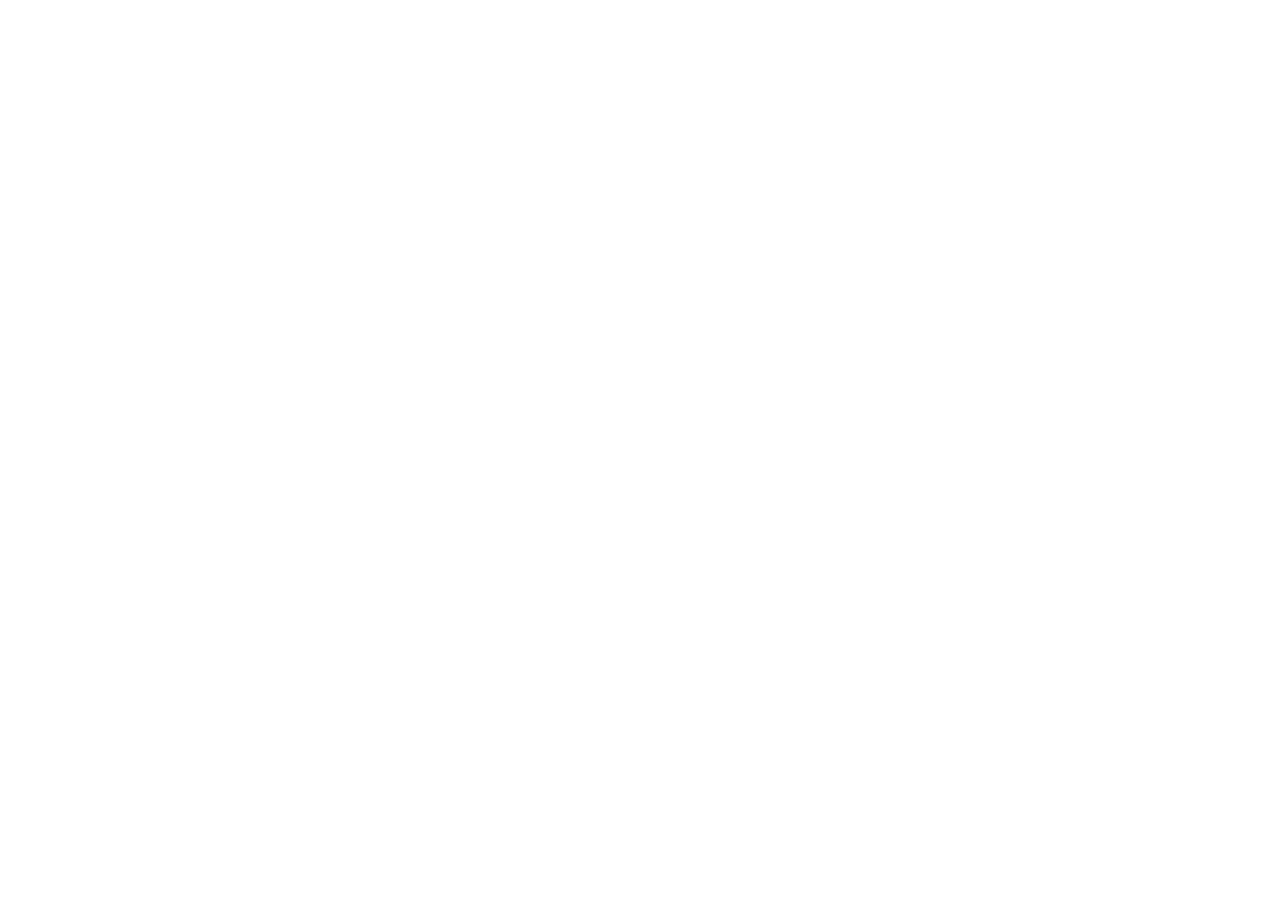
==== commit 24b285ca: "Easier subdomain backend support" ====
--- a/index.html
+++ b/index.html
@@ -1,306 +1,18 @@
 <!DOCTYPE html>
 <html lang="en">
-<head>
-    <meta charset="UTF-8">
-    <meta name="viewport" content="width=device-width, initial-scale=1.0">
-    <title>Faris Muhammad</title>
+    <head>
+        <meta charset="utf-8">
+        <title>Redirect</title>
+        <meta http-equiv="refresh" content="0; url=https://farismuhd.dev">
 
-    <meta name="author" content="Faris Muhammad">
-    <link rel="icon" type="image/png" href="assets/icon.png">
+        <link rel="canonical" href="https://farismuhd.dev">
 
-    <link rel="preconnect" href="https://fonts.googleapis.com">
-    <link rel="preconnect" href="https://fonts.gstatic.com" crossorigin>
-    <link href="https://fonts.googleapis.com/css2?family=Reem+Kufi:wght@700&display=swap" rel="stylesheet">
-
-    <link rel="stylesheet" href="styles.css">
-</head>
-<body>
-    <canvas id="circuitCanvas"></canvas>
-
-    <div id="contentOverlay">
-        <div class="page active" data-page="0">
-            <h1>Faris Muhammad • <span class="arabic">فَارِس مُحَمَّد</span></h1>
-
-            <p>
-                Hi! I'm a <span id="age">(My age is supposed to be dynamically inserted here)</span> year
-                old programmer, currently in Bangalore, India, though I was previously situated in Sharjah,
-                UAE and Muscat, Oman. I started programming in Python since I was 9, hence the highly
-                ambitious portfolio and array of projects.
-            </p>
-
-            <div class="tech-stack">
-                <span class="tech-tag">
-                    <img src="assets/logo_py.png" alt="Python" class="tech-icon"> Python
-                </span>
-                <span class="tech-tag">
-                    <img src="assets/logo_c.png" alt="C" class="tech-icon"> C
-                </span>
-                <span class="tech-tag">
-                    <img src="assets/logo_cpp.png" alt="C++" class="tech-icon"> C++
-                </span>
-                <span class="tech-tag">
-                    <img src="assets/logo_asm.png" alt="ASM" class="tech-icon"> ASM
-                </span>
-                <span class="tech-tag">
-                    <img src="assets/logo_html.png" alt="HTML" class="tech-icon"> HTML
-                </span>
-                <span class="tech-tag">
-                    <img src="assets/logo_css.png" alt="CSS" class="tech-icon"> CSS
-                </span>
-                <span class="tech-tag">
-                    <img src="assets/logo_js.png" alt="JavaScript" class="tech-icon"> JavaScript
-                </span>
-                <span class="tech-tag">
-                    <img src="assets/logo_mysql.png" alt="MySQL" class="tech-icon"> MySQL
-                </span>
-                <span class="tech-tag">
-                    <img src="assets/logo_flask.png" alt="Flask" class="tech-icon"> Flask
-                </span>
-                <span class="tech-tag">
-                    <img src="assets/logo_tensorflow.png" alt="TensorFlow" class="tech-icon"> TensorFlow
-                </span>
-                <span class="tech-tag">
-                    <img src="assets/logo_electron.png" alt="Electron" class="tech-icon"> Electron
-                </span>
-                <span class="tech-tag">
-                    <img src="assets/logo_pylint.png" alt="Pylint" class="tech-icon"> Pylint
-                </span>
-                <span class="tech-tag">
-                    <img src="assets/logo_pytest.png" alt="Pytest" class="tech-icon"> Pytest
-                </span>
-                <span class="tech-tag">
-                    <img src="assets/logo_tailscale.png" alt="Tailscale" class="tech-icon"> Tailscale
-                </span>
-            </div>
-
-            <h2>Site Navigation</h2>
-
-            <p>
-                Use the [+] / [-] buttons at the top to increment or decrement the 8-bit value respectively,
-                which represents the current page number. The 8-bit full adder circuit was designed in raw
-                JavaScript using an HTML canvas, hence why it looks like that. You can also toggle the bits
-                (left-click) to navigate pages (assuming you know binary).
-            </p>
-        </div>
-
-        <div class="page" data-page="1">
-            <h1>Farix OS</h1>
-
-            <div class="tech-stack">
-                <span class="tech-tag">
-                    <img src="assets/logo_c.png" alt="C" class="tech-icon"> C
-                </span>
-                <span class="tech-tag">
-                    <img src="assets/logo_asm.png" alt="ASM" class="tech-icon"> ASM
-                </span>
-                <span class="tech-tag">
-                    <img src="assets/logo_py.png" alt="Python" class="tech-icon"> Python
-                </span>
-                <span class="tech-tag">
-                    <img src="assets/logo_agplv3.png" alt="GNU AGPL v3" class="tech-icon"> GNU AGPL v3
-                </span>
-            </div>
-
-            <p>
-                My 64-bit x86/ARM kernel built using C and Assembly.
-                The full repository is on <a href="https://github.com/farismuhammad17/Farix" target="_blank">GitHub</a> as well as my computer.
-                The core kernel is nothing but a memory manager, and the aim is to keep every driver as a literal 'file' on the hard disk.
-            </p>
-            <p>
-                Unlike other Unix operating systems, I'm trying to make it so that necessary drivers are loaded dynamically onto memory,
-                so if you don't have a keyboard to work with, the keyboard's system driver is simply not running. This is also a microkernel
-                philosophy, but it is my goal to try to make it run on kernel level, so it can keep the speed of a monolithic kernel.
-            </p>
-
-            <h2>FXTools</h2>
-            <p>
-                The build process was initially done using a standard GNU Makefile, but this grew weary over me. The tab requirement, the
-                completely unreadability, and the fact I kept asking an LLM on how to fix a bug everytime I changed it was a pain. Hence,
-                the build process is entirely managed by a Python CLI "library" called 'FXTools'. It's basically a standardised function
-                router.
-            </p>
-            <p>
-                Every command in FXTools is really a file with a 'run' function that takes the necessary arguments. When you run the main
-                FXTools program, it finds your file, imports the function, and executes it. It is significantly more modular than any other
-                make system I know and significantly more fun to develop.
-            </p>
-        </div>
-
-        <div class="page" data-page="2">
-            <h1>LogicGates</h1>
-
-            <div class="tech-stack">
-                <span class="tech-tag">
-                    <img src="assets/logo_html.png" alt="HTML" class="tech-icon"> HTML
-                </span>
-                <span class="tech-tag">
-                    <img src="assets/logo_css.png" alt="CSS" class="tech-icon"> CSS
-                </span>
-                <span class="tech-tag">
-                    <img src="assets/logo_js.png" alt="JavaScript" class="tech-icon"> JavaScript
-                </span>
-                <span class="tech-tag">
-                    <img src="assets/logo_apache2.png" alt="Apache 2.0" class="tech-icon"> Apache 2.0
-                </span>
-            </div>
-
-            <p>
-                A small, vanilla, browser Logic Gate simulator, fit with I/O nodes, buses, and styled for learners.
-                The entire thing is purely frontend, and, hence, always <a href="https://farismuhammad17.github.io/LogicGates/" target="_blank">available</a>
-                on a browser, though the full repository can be found on <a href="https://github.com/farismuhammad17/LogicGates/" target="_blank">GitHub</a>.
-            </p>
-
-            <img src="assets/logicgates_demo.png" alt="A full adder circuit on LogicGates" />
-
-            <p>
-                This is a full-adder circuit designed inside LogicGates. Perhaps the above image and the rest of this site
-                clash on the theme, that is because this portfolio was designed using repurposed code from LogicGates.
-            </p>
-
-            <p>
-                Of course, the code was modified for this site: the blocks and nodes cannot be moved, you cannot zoom in/out,
-                you cannot rewire the circuit (it would break the site, probably), and some stylistic changes were made as well.
-            </p>
-
-            <h2>Features</h2>
-
-            <ul>
-                <li><strong>Logic Gates:</strong> Obviously, the program allows the creation and deletion of all 6 gates, namely:
-                    AND, OR, NOT, NOR, NAND, and XOR.</li>
-                <li><strong>Clean Wires:</strong> The wires properly twist and bend as you drag it from the input to output nodes.</li>
-                <li><strong>I/O:</strong> You can connect wires to input and output nodes that create or display the current inflow value.</li>
-            </ul>
-
-            <h2>Controls</h2>
-
-            <p>'N' to create a new element and 'D' to toggle delete mode.</p>
-        </div>
-
-        <div class="page" data-page="3">
-            <h1>LedgerMap</h1>
-
-            <div class="tech-stack">
-                <span class="tech-tag">
-                    <img src="assets/logo_html.png" alt="HTML" class="tech-icon"> HTML
-                </span>
-                <span class="tech-tag">
-                    <img src="assets/logo_css.png" alt="CSS" class="tech-icon"> CSS
-                </span>
-                <span class="tech-tag">
-                    <img src="assets/logo_js.png" alt="JavaScript" class="tech-icon"> JavaScript
-                </span>
-                <span class="tech-tag">
-                    <img src="assets/logo_electron.png" alt="Electron" class="tech-icon"> Electron
-                </span>
-                <span class="tech-tag">
-                    <img src="assets/logo_mit.png" alt="MIT" class="tech-icon"> MIT
-                </span>
-            </div>
-
-            <p>
-                Planning out finances for a future after secondary education is a pain, considering I've been in school
-                for as long as I can remember. I build <a href="https://github.com/farismuhammad17/LedgerMap" target="_blank">LedgerMap</a>
-                to take in input values for these expenses and give out a graph where I can see the trend of the money inflow and outflow.
-            </p>
-
-            <img src="assets/ledgermap_demo1.png" alt="Graph demo" />
-
-            <p>
-                The program generates these graphs without any libraries. To get the UI to be exactly as I wanted it, we use
-                a canvas to manually draw rectangles of the required dimensions.
-            </p>
-
-            <h2>Inputs</h2>
-
-            <p>
-                The program lets the user input in how their money moves. These inputs may be a positive value, which indicates
-                inflow of money (e.g. salary), or negative, which indicates outflow (e.g. payments). The inputs may only occur
-                once at a given date, or it may be recurring every so period of time, or it might be like an intrest. All these
-                types of inflows and outflows are graphed by LedgerMap.
-            </p>
-
-            <img src="assets/ledgermap_demo2.png" alt="Inputs demo" />
-        </div>
-
-        <div class="page" data-page="4">
-            <h1>Detrace</h1>
-
-            <div class="tech-stack">
-                <span class="tech-tag">
-                    <img src="assets/logo_py.png" alt="Python" class="tech-icon"> Python
-                </span>
-                <span class="tech-tag">
-                    <img src="assets/logo_tensorflow.png" alt="TensorFlow" class="tech-icon"> TensorFlow
-                </span>
-                <span class="tech-tag">
-                    <img src="assets/logo_pylint.png" alt="Pylint" class="tech-icon"> Pylint
-                </span>
-                <span class="tech-tag">
-                    <img src="assets/logo_pytest.png" alt="Pytest" class="tech-icon"> Pytest
-                </span>
-                <span class="tech-tag">
-                    <img src="assets/logo_apache2.png" alt="Apache 2.0" class="tech-icon"> Apache 2.0
-                </span>
-            </div>
-
-            <p>
-                A CLI tool designed specially for cryptanalysis as an entropy reduction engine. Using a
-                Machine Learning model, created using TensorFlow, it identifies the likelihood of each
-                cipher algorithm, provided the cipher text. It then attempts to decrypt the text, iteratively
-                running through the predictions. The program is also capable of decrypting ciphers with
-                multiple layers to it.
-            </p>
-
-            <p>
-                <a href="https://github.com/farismuhammad17/Detrace" target="_blank">Detrace</a> was designed
-                with the goal that it be as advanced of a cryptanalysis tool as it can be. The entropy reduction
-                part is secondary, and tags along as the system evolves.
-            </p>
-
-            <div class="code-block">$ detrace decrypt \
-> --text "54564a45566b30325645564a546b4a4551566454575535425755453950543039" \
-> --model model/main --dictionary data/dictionary.txt
-
-Target: 54564a45566b30325645564a546b4a4551566454575535425755453950543039
-================================================================================
- Layers:     4
- Status:     Success
---------------------------------------------------------------------------------
- [1] HEX          -> TVJEVk02VEVJTkJEQVdTWU5BWUE9PT09
- [2] BASE64       -> MRDVM6TEINBDAWSYNAYA====
- [3] BASE32       -> dGVzdCB0ZXh0
- [4] BASE64       -> test text
-================================================================================
- SOLUTION: test text
-================================================================================</div>
-
-            <p>
-                Detrace verifies if its output is correct by checking each word against a dictionary of valid
-                words provided. If the result is past the threshold, the program assumes it to be valid plaintext.
-                Multiple commands are available as part of the CLI for different types of operations.
-            </p>
-        </div>
-
-        <div class="page" data-page="default">
-            <h1>Memory Address <span id="current-addr">0x00</span></h1>
-            <p>ERROR : Unallocated memory address.</p>
-        </div>
-    </div>
-
-    <script src="main.js"></script>
-
-    <script>
-        const birthDate = new Date(Date.UTC(2009, 9, 17));
-        const today = new Date();
-
-        let age = today.getUTCFullYear() - birthDate.getUTCFullYear();
-        const monthDifference = today.getUTCMonth() - birthDate.getUTCMonth();
-
-        if (monthDifference < 0 || (monthDifference === 0 && today.getUTCDate() < birthDate.getUTCDate())) {
-            age--;
-        }
-
-        document.getElementById('age').textContent = age;
-    </script>
-</body>
+        <script>
+            window.location.replace("https://farismuhd.dev" + window.location.pathname + window.location.search);
+        </script>
+    </head>
+    <body>
+        <h1>We've relocated :(</h1>
+        <p>The portfolio has been moved to <a href="https://farismuhd.dev">farismuhd.dev</a>...</p>
+    </body>
 </html>
